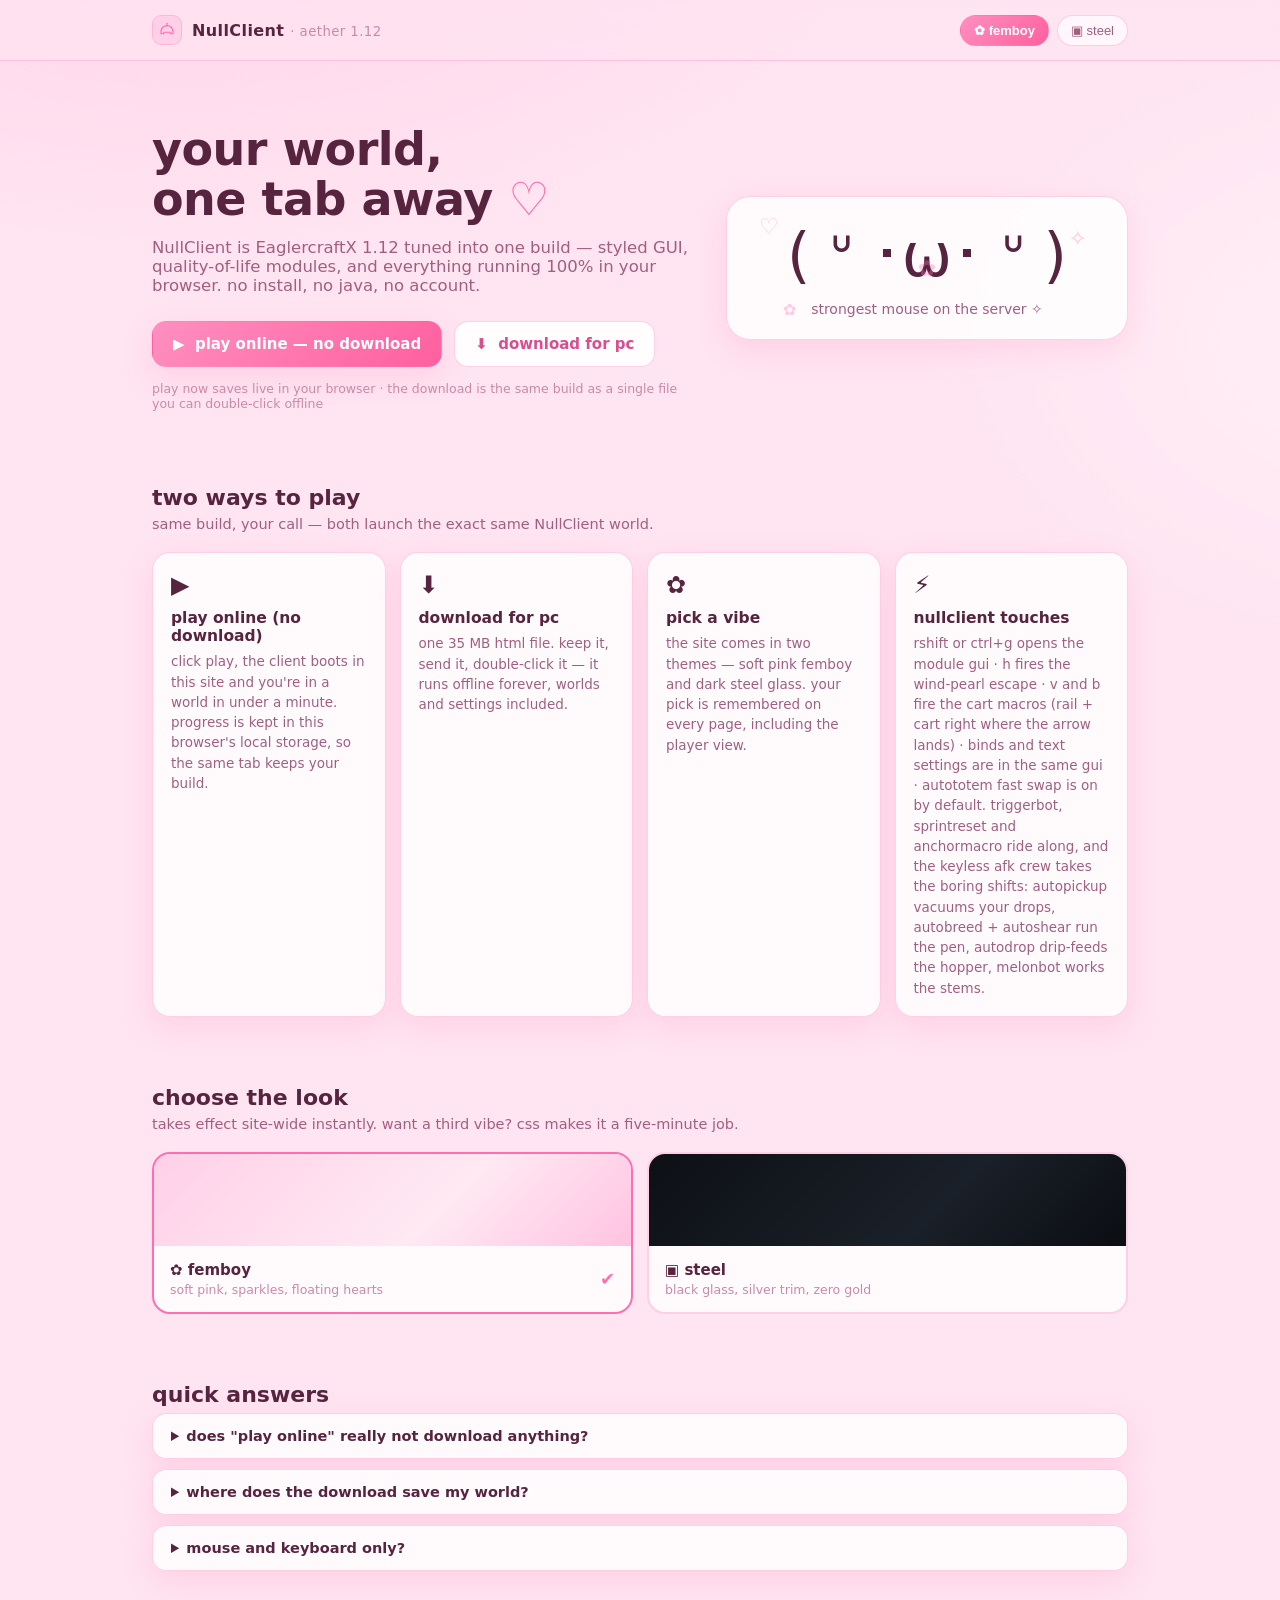
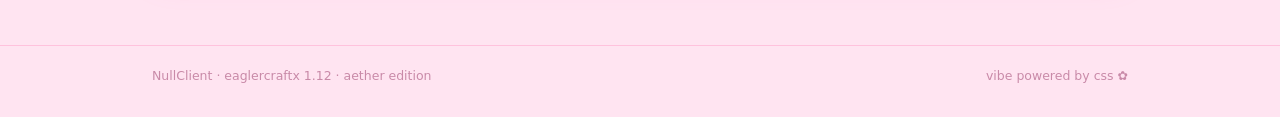
==== index.html @ 6cbe54d0 "build: ctrl+g gui opener + afk crew baked in" ====
<!DOCTYPE html>
<html lang="en" data-theme="femboy">
<head>
<meta charset="utf-8">
<meta name="viewport" content="width=device-width, initial-scale=1">
<title>NullClient — aether 1.12, in your browser</title>
<meta name="description" content="Play NullClient (EaglercraftX 1.12 · Aether edition) right in your browser — no download, no install — or take the offline build with you.">
<link rel="icon" href="data:image/svg+xml,%3Csvg xmlns='http://www.w3.org/2000/svg' viewBox='0 0 100 100'%3E%3Ctext y='1em' font-size='90'%3E%F0%9F%92%96%3C/text%3E%3C/svg%3E">
<link rel="stylesheet" href="css/themes.css">
<link rel="stylesheet" href="css/site.css">
<script src="js/theme.js" defer></script>
</head>
<body>

<header class="site-head">
	<div class="wrap">
		<div class="brand">
			<span class="mark">
				<!-- steel: helmet · femboy: heart -->
				<svg class="mark-helm" width="18" height="18" viewBox="0 0 24 24" fill="none" stroke="var(--accent)" stroke-width="1.6" stroke-linejoin="round">
					<path d="M4 14a8 8 0 0 1 16 0v3h-3.4l-.6-2H8l-.6 2H4z"/>
					<path d="M12 3v4" stroke-linecap="round"/>
				</svg>
			</span>
			<span>NullClient <small>· aether 1.12</small></span>
		</div>
		<nav class="theme-switch" aria-label="site theme">
			<button data-head-to="femboy">✿ femboy</button>
			<button data-head-to="steel">▣ steel</button>
		</nav>
	</div>
</header>

<main class="wrap">

	<!-- hero -->
	<section class="hero">
		<div>
			<h1>your world,<br>one tab away <span class="ache">♡</span></h1>
			<p class="lead">NullClient is EaglercraftX 1.12 tuned into one build — styled GUI, quality-of-life
				modules, and everything running 100% in your browser. no install, no java, no account.</p>
			<div class="cta">
				<a class="btn primary" href="play/">▶&nbsp; play online — no download</a>
				<a class="btn ghost" href="game/aether.html" download="NullClient_Offline.html">⬇&nbsp; download for pc</a>
			</div>
			<p class="fineprint">play now saves live in your browser · the download is the same build as a single file you can double-click offline</p>
		</div>
		<div class="mascot" aria-hidden="true">
			<span class="rune">✿</span><span class="rune">♡</span><span class="rune">✧</span><span class="rune">✿</span>
			<!-- drop assets/img/mascot.png and it takes over automatically -->
			<img class="mascot-img" src="assets/img/mascot.png" alt="" onerror="this.remove()">
			<div class="uwu">( ᐡ ･ω･ ᐡ )</div>
			<div class="uwu-cap">strongest mouse on the server ✧</div>
		</div>
	</section>

	<!-- ways to play -->
	<section class="block">
		<h2>two ways to play</h2>
		<p class="sub">same build, your call — both launch the exact same NullClient world.</p>
		<div class="grid">
			<div class="card">
				<div class="ico">▶</div>
				<h3>play online (no download)</h3>
				<p>click play, the client boots in this site and you're in a world in under a minute. progress is kept in
					this browser's local storage, so the same tab keeps your build.</p>
			</div>
			<div class="card">
				<div class="ico">⬇</div>
				<h3>download for pc</h3>
				<p>one 35&nbsp;MB html file. keep it, send it, double-click it — it runs offline forever, worlds and settings included.</p>
			</div>
			<div class="card">
				<div class="ico">✿</div>
				<h3>pick a vibe</h3>
				<p>the site comes in two themes — soft pink femboy and dark steel glass. your pick is remembered on
					every page, including the player view.</p>
			</div>
			<div class="card">
				<div class="ico">⚡</div>
				<h3>nullclient touches</h3>
				<p>rshift or ctrl+g opens the module gui · h fires the wind-pearl escape · v and b fire the cart macros (rail + cart right where the arrow lands) · binds and text settings are in the same gui · autototem fast swap is on by default.
					triggerbot, sprintreset and anchormacro ride along, and the keyless afk crew takes the boring shifts: autopickup vacuums your drops, autobreed + autoshear run the pen, autodrop drip-feeds the hopper, melonbot works the stems.</p>
			</div>
		</div>
	</section>

	<!-- theme picker -->
	<section class="block" id="themes">
		<h2>choose the look</h2>
		<p class="sub">takes effect site-wide instantly. want a third vibe? css makes it a five-minute job.</p>
		<div class="theme-cards">
			<button class="theme-card" data-head-to="femboy" aria-pressed="true">
				<div class="swatch"></div>
				<div class="info">
					<div><b>✿ femboy</b><br><span>soft pink, sparkles, floating hearts</span></div>
					<div class="tick">✔</div>
				</div>
			</button>
			<button class="theme-card" data-head-to="steel" aria-pressed="true">
				<div class="swatch"></div>
				<div class="info">
					<div><b>▣ steel</b><br><span>black glass, silver trim, zero gold</span></div>
					<div class="tick">✔</div>
				</div>
			</button>
		</div>
	</section>

	<!-- faq -->
	<section class="block faq">
		<h2>quick answers</h2>
		<details><summary>does "play online" really not download anything?</summary>
			<p>your browser pulls the client once and runs it — like any website. no installer, no java, nothing saved to disk
				without you asking. your world is in browser local storage, so play from the same browser and it's still there.</p></details>
		<details><summary>where does the download save my world?</summary>
			<p>inside the html file itself — the offline build writes saves into its own storage. copy the file anywhere and your
				world goes with it.</p></details>
		<details><summary>mouse and keyboard only?</summary>
			<p>yes — minecraft 1.12 needs pointer lock and real keys. desktop or laptop strongly advised.</p></details>
	</section>
</main>

<footer>
	<div class="wrap">
		<span>NullClient · eaglercraftx 1.12 · aether edition</span>
		<span>vibe powered by css <span class="ori">✿</span></span>
	</div>
</footer>

</body>
</html>
---- css/themes.css ----
/* NullClient launcher - theme palettes.
   Switch by setting data-theme on <html> (js/theme.js persists the choice). */

/* ---------- ✿ theme: femboy (cute pink) ✿ ---------- */
:root[data-theme="femboy"] {
	--bg: #ffe4f1;
	--bg-glow1: #ffd0e8;
	--bg-glow2: #fff0f7;
	--panel: rgba(255, 255, 255, 0.85);
	--panel-border: rgba(255, 143, 191, 0.4);
	--panel-shadow: 0 10px 30px rgba(255, 122, 178, 0.18);
	--text: #57243f;
	--text-dim: #a15f80;
	--text-faint: #c98aa8;
	--accent: #ff6fae;
	--accent-strong: #ff4f9a;
	--accent-soft: rgba(255, 111, 174, 0.14);
	--btn-primary-bg: linear-gradient(135deg, #ff8fc0, #ff5f9e);
	--btn-primary-text: #ffffff;
	--btn-ghost-bg: rgba(255, 255, 255, 0.9);
	--btn-ghost-text: #d94f8e;
	--chip-bg: rgba(255, 255, 255, 0.7);
	--rune: "✿";
}

/* ---------- ▣ theme: steel (dark glass, no gold) ---------- */
:root[data-theme="steel"] {
	--bg: #0b0d12;
	--bg-glow1: #151a22;
	--bg-glow2: #090a0e;
	--panel: rgba(255, 255, 255, 0.04);
	--panel-border: rgba(255, 255, 255, 0.1);
	--panel-shadow: 0 10px 30px rgba(0, 0, 0, 0.45);
	--text: #e8ecf4;
	--text-dim: #9aa3b4;
	--text-faint: #5f6675;
	--accent: #cbd3e1;
	--accent-strong: #eef2f9;
	--accent-soft: rgba(203, 211, 225, 0.09);
	--btn-primary-bg: linear-gradient(135deg, #eef2f9, #aab3c2);
	--btn-primary-text: #0c0e13;
	--btn-ghost-bg: rgba(255, 255, 255, 0.06);
	--btn-ghost-text: #dfe5ee;
	--chip-bg: rgba(255, 255, 255, 0.05);
	--rune: "▣";
}
---- css/site.css ----
/* NullClient launcher — shared layout on top of the theme palettes. */

* { margin: 0; padding: 0; box-sizing: border-box; }

html { scroll-behavior: smooth; }

body {
	font-family: "Segoe UI", system-ui, -apple-system, Roboto, sans-serif;
	background:
		radial-gradient(1200px 700px at 15% -10%, var(--bg-glow1), transparent 60%),
		radial-gradient(900px 600px at 110% 20%, var(--bg-glow2), transparent 55%),
		var(--bg);
	color: var(--text);
	min-height: 100vh;
}

.wrap { max-width: 1020px; margin: 0 auto; padding: 0 22px; }

a { color: var(--accent); }

/* ---------------- header ---------------- */
.site-head {
	position: sticky; top: 0; z-index: 20;
	background: color-mix(in srgb, var(--bg) 72%, transparent);
	backdrop-filter: blur(10px);
	border-bottom: 1px solid var(--panel-border);
}
.site-head .wrap {
	display: flex; align-items: center; justify-content: space-between;
	height: 60px;
}
.brand { display: flex; align-items: center; gap: 10px; font-weight: 700; letter-spacing: 0.4px; }
.brand .mark {
	width: 30px; height: 30px; border-radius: 9px;
	background: var(--accent-soft);
	display: grid; place-items: center;
	border: 1px solid var(--panel-border);
}
.brand small { color: var(--text-faint); font-weight: 500; }

/* theme buttons */
.theme-switch { display: flex; gap: 8px; }
.theme-switch button {
	border: 1px solid var(--panel-border);
	background: var(--chip-bg);
	color: var(--text-dim);
	padding: 7px 13px;
	border-radius: 999px;
	font-size: 13px;
	cursor: pointer;
	transition: all 0.18s ease;
}
.theme-switch button:hover { color: var(--text); border-color: var(--accent-soft); }
.theme-switch button.active {
	color: var(--btn-primary-text);
	background: var(--btn-primary-bg);
	border-color: transparent;
	font-weight: 600;
}

/* ---------------- hero ---------------- */
.hero { display: grid; grid-template-columns: 1.15fr 0.85fr; gap: 30px; align-items: center; padding: 64px 0 40px; }
.hero h1 { font-size: clamp(30px, 5vw, 46px); line-height: 1.08; letter-spacing: -0.5px; }
.hero h1 .ache { color: var(--accent); }
.hero p.lead { margin-top: 14px; color: var(--text-dim); font-size: 16.5px; max-width: 52ch; }
.cta { display: flex; flex-wrap: wrap; gap: 12px; margin-top: 26px; }
.btn {
	display: inline-flex; align-items: center; gap: 9px;
	padding: 13px 20px; border-radius: 14px;
	font-size: 15px; font-weight: 650; text-decoration: none;
	border: 1px solid transparent;
	transition: transform 0.15s ease, box-shadow 0.15s ease, filter 0.15s ease;
}
.btn:hover { transform: translateY(-2px); filter: brightness(1.04); }
.btn.primary { background: var(--btn-primary-bg); color: var(--btn-primary-text); box-shadow: var(--panel-shadow); }
.btn.ghost { background: var(--btn-ghost-bg); color: var(--btn-ghost-text); border-color: var(--panel-border); }
.fineprint { margin-top: 14px; color: var(--text-faint); font-size: 12.5px; }

/* mascot block */
.mascot {
	display: grid; place-items: center; text-align: center;
	padding: 22px;
	border-radius: 24px;
	background: var(--panel);
	border: 1px solid var(--panel-border);
	box-shadow: var(--panel-shadow);
	position: relative;
	overflow: hidden;
}
.mascot .mascot-img { width: 100%; max-width: 300px; border-radius: 18px; display: none; }
.mascot .uwu { font-size: clamp(40px, 6vw, 60px); line-height: 1.2; }
.mascot .uwu-cap { margin-top: 10px; color: var(--text-dim); font-size: 14px; }
.mascot .rune { position: absolute; color: var(--accent); opacity: 0.35; font-size: 22px; animation: float 4s ease-in-out infinite; }
.mascot .rune:nth-child(2) { top: 12%; left: 8%; }
.mascot .rune:nth-child(3) { top: 20%; right: 10%; animation-delay: 1.2s; }
.mascot .rune:nth-child(4) { bottom: 14%; left: 14%; animation-delay: 2.1s; font-size: 16px; }
.mascot .rune:nth-child(5) { bottom: 22%; right: 8%; animation-delay: 0.6s; font-size: 28px; }
@keyframes float { 0%, 100% { transform: translateY(0); } 50% { transform: translateY(-9px); } }

/* ---------------- sections ---------------- */
section.block { padding: 34px 0; }
section.block h2 { font-size: 22px; margin-bottom: 6px; }
section.block .sub { color: var(--text-dim); margin-bottom: 20px; font-size: 14.5px; }

.grid { display: grid; grid-template-columns: repeat(auto-fit, minmax(230px, 1fr)); gap: 14px; }
.card {
	background: var(--panel);
	border: 1px solid var(--panel-border);
	border-radius: 18px;
	padding: 18px;
	box-shadow: var(--panel-shadow);
}
.card .ico { font-size: 24px; }
.card h3 { margin-top: 10px; font-size: 15.5px; }
.card p { margin-top: 6px; color: var(--text-dim); font-size: 13.5px; line-height: 1.5; }

/* theme picker cards */
.theme-cards { display: grid; grid-template-columns: repeat(auto-fit, minmax(240px, 1fr)); gap: 14px; }
.theme-card {
	text-align: left; cursor: pointer;
	border-radius: 18px; border: 2px solid var(--panel-border);
	background: var(--panel); padding: 0; overflow: hidden;
	transition: transform 0.15s ease, border-color 0.15s ease;
	font: inherit; color: inherit;
}
.theme-card:hover { transform: translateY(-3px); }
.theme-card .swatch { height: 92px; }
.theme-card[data-head-to="femboy"] .swatch {
	background: linear-gradient(135deg, #ffd0e8, #ffe9f3 60%, #ffc3e2);
}
.theme-card[data-head-to="steel"] .swatch {
	background: linear-gradient(135deg, #0d1015, #1a2029 60%, #0b0d12);
}
.theme-card .info { padding: 14px 16px; display: flex; justify-content: space-between; align-items: center; }
.theme-card .info b { font-size: 15px; }
.theme-card .info span { color: var(--text-faint); font-size: 12.5px; margin-top: 3px; }
.theme-card.active { border-color: var(--accent); }
.theme-card .tick { color: var(--accent); opacity: 0; font-size: 18px; }
.theme-card.active .tick { opacity: 1; }

/* faq */
.faq details {
	background: var(--panel);
	border: 1px solid var(--panel-border);
	border-radius: 14px;
	padding: 14px 18px; margin-bottom: 10px;
	box-shadow: var(--panel-shadow);
}
.faq summary { cursor: pointer; font-weight: 600; font-size: 14.5px; }
.faq p { margin-top: 10px; color: var(--text-dim); font-size: 13.5px; line-height: 1.55; }

/* footer */
footer { border-top: 1px solid var(--panel-border); margin-top: 30px; padding: 22px 0 34px; }
footer .wrap { display: flex; justify-content: space-between; flex-wrap: wrap; gap: 8px; color: var(--text-faint); font-size: 12.5px; }

/* steel theme helmet is drawn as svg in markup; hide the uwu face there */
:root[data-theme="steel"] .uwu,
:root[data-theme="steel"] .uwu-cap { display: none; }
:root[data-theme="steel"] .rune { content: ""; }
:root[data-theme="steel"] .mascot { text-align: center; }

@media (max-width: 800px) {
	.hero { grid-template-columns: 1fr; padding-top: 40px; }
	.mascot { order: -1; }
}
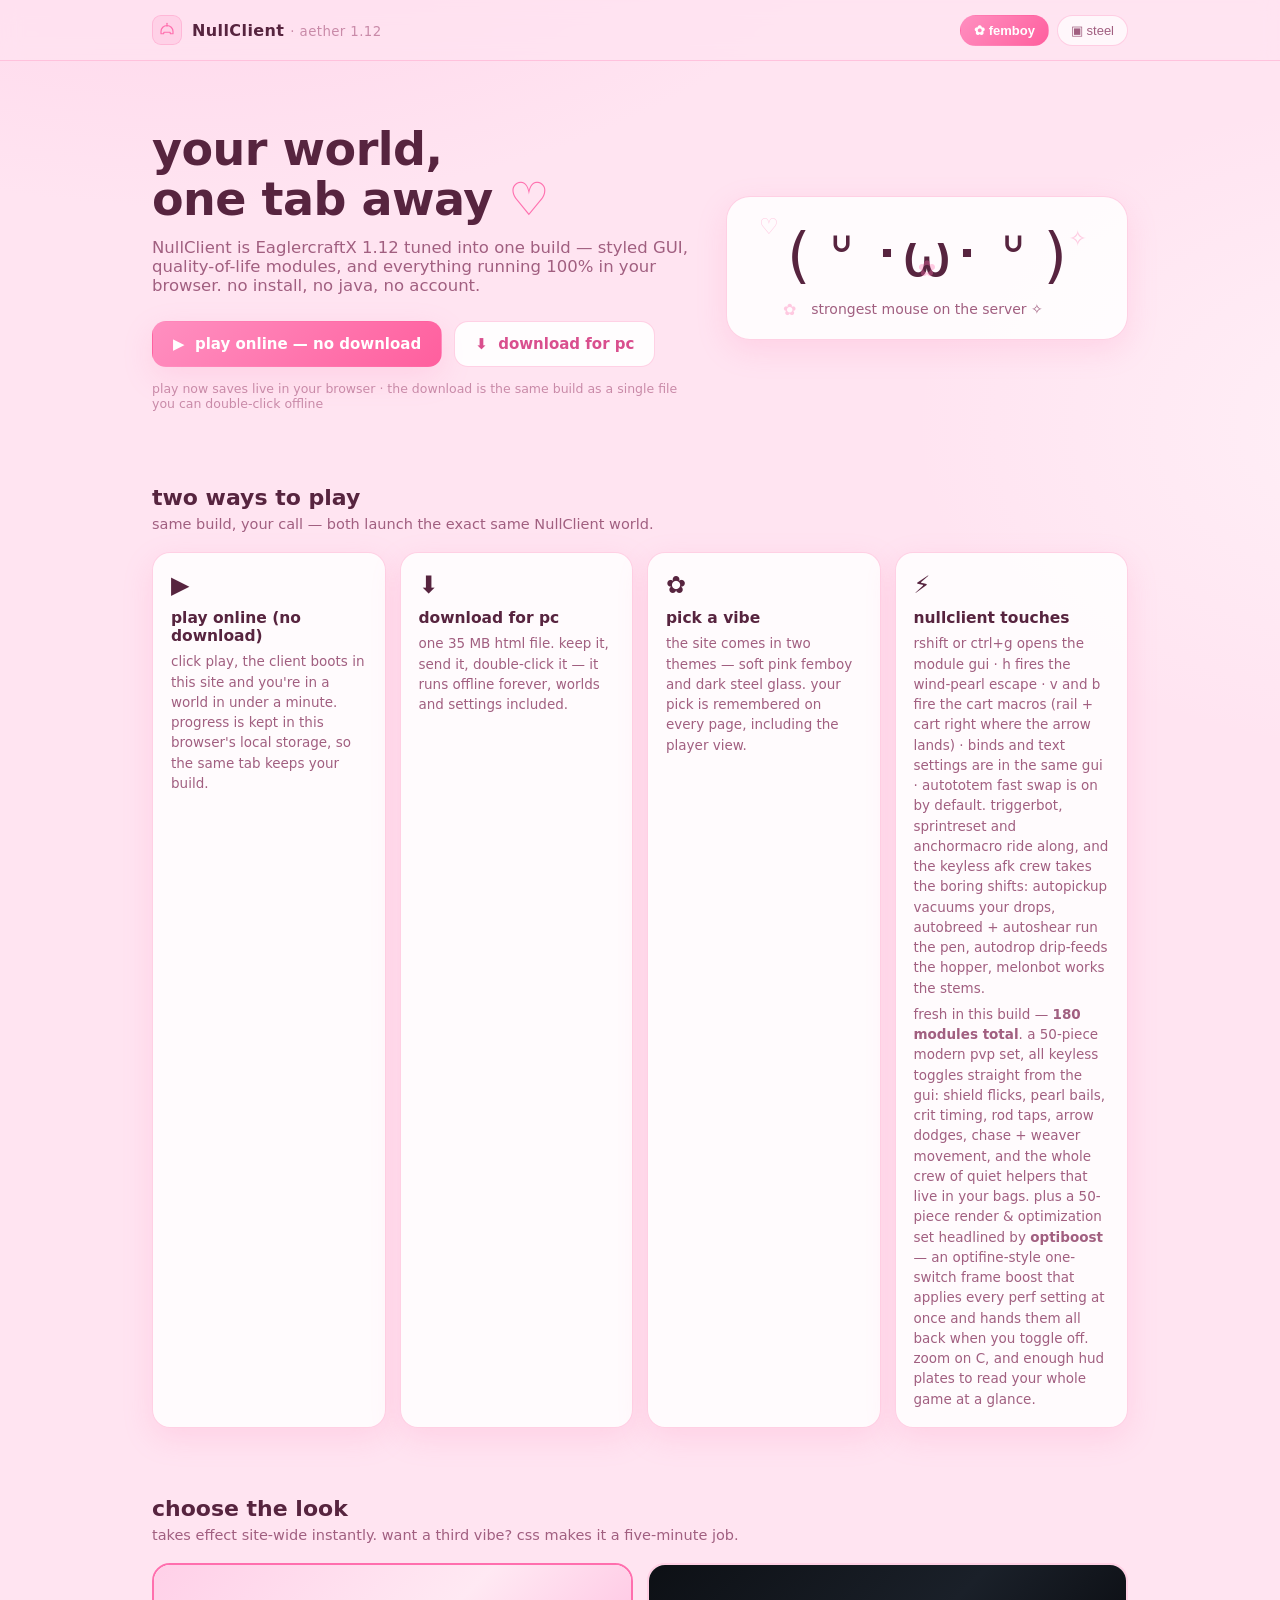
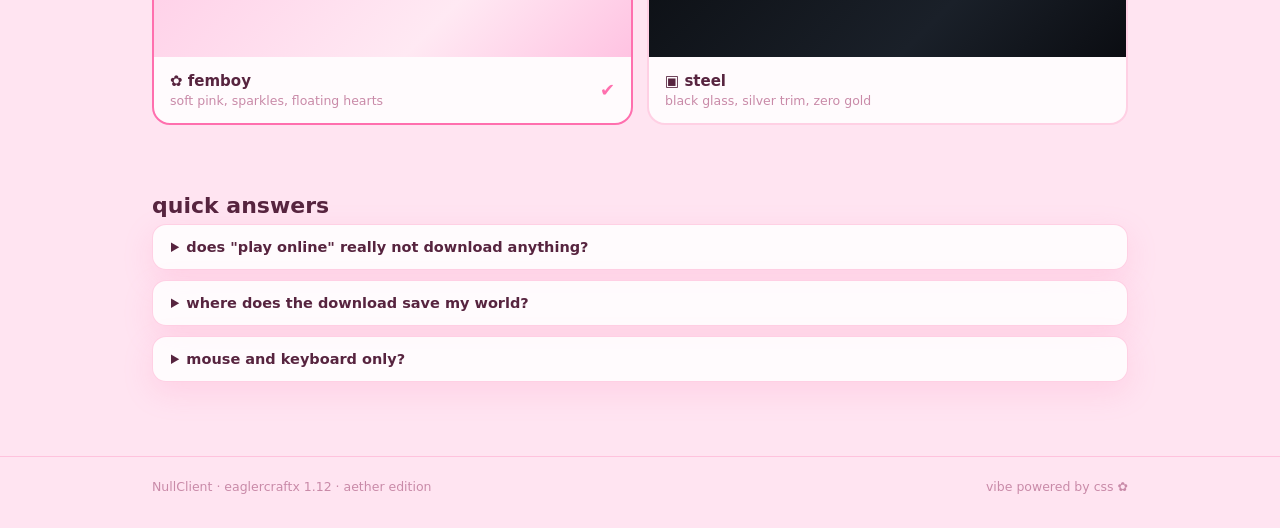
==== commit 5f05d9a3: "build: 100 new modules - 50 keyless pvp set + optiboost render and optimization set" ====
--- a/index.html
+++ b/index.html
@@ -81,6 +81,7 @@
 				<h3>nullclient touches</h3>
 				<p>rshift or ctrl+g opens the module gui · h fires the wind-pearl escape · v and b fire the cart macros (rail + cart right where the arrow lands) · binds and text settings are in the same gui · autototem fast swap is on by default.
 					triggerbot, sprintreset and anchormacro ride along, and the keyless afk crew takes the boring shifts: autopickup vacuums your drops, autobreed + autoshear run the pen, autodrop drip-feeds the hopper, melonbot works the stems.</p>
+				<p>fresh in this build — <b>180 modules total</b>. a 50-piece modern pvp set, all keyless toggles straight from the gui: shield flicks, pearl bails, crit timing, rod taps, arrow dodges, chase + weaver movement, and the whole crew of quiet helpers that live in your bags. plus a 50-piece render &amp; optimization set headlined by <b>optiboost</b> — an optifine-style one-switch frame boost that applies every perf setting at once and hands them all back when you toggle off. zoom on C, and enough hud plates to read your whole game at a glance.</p>
 			</div>
 		</div>
 	</section>
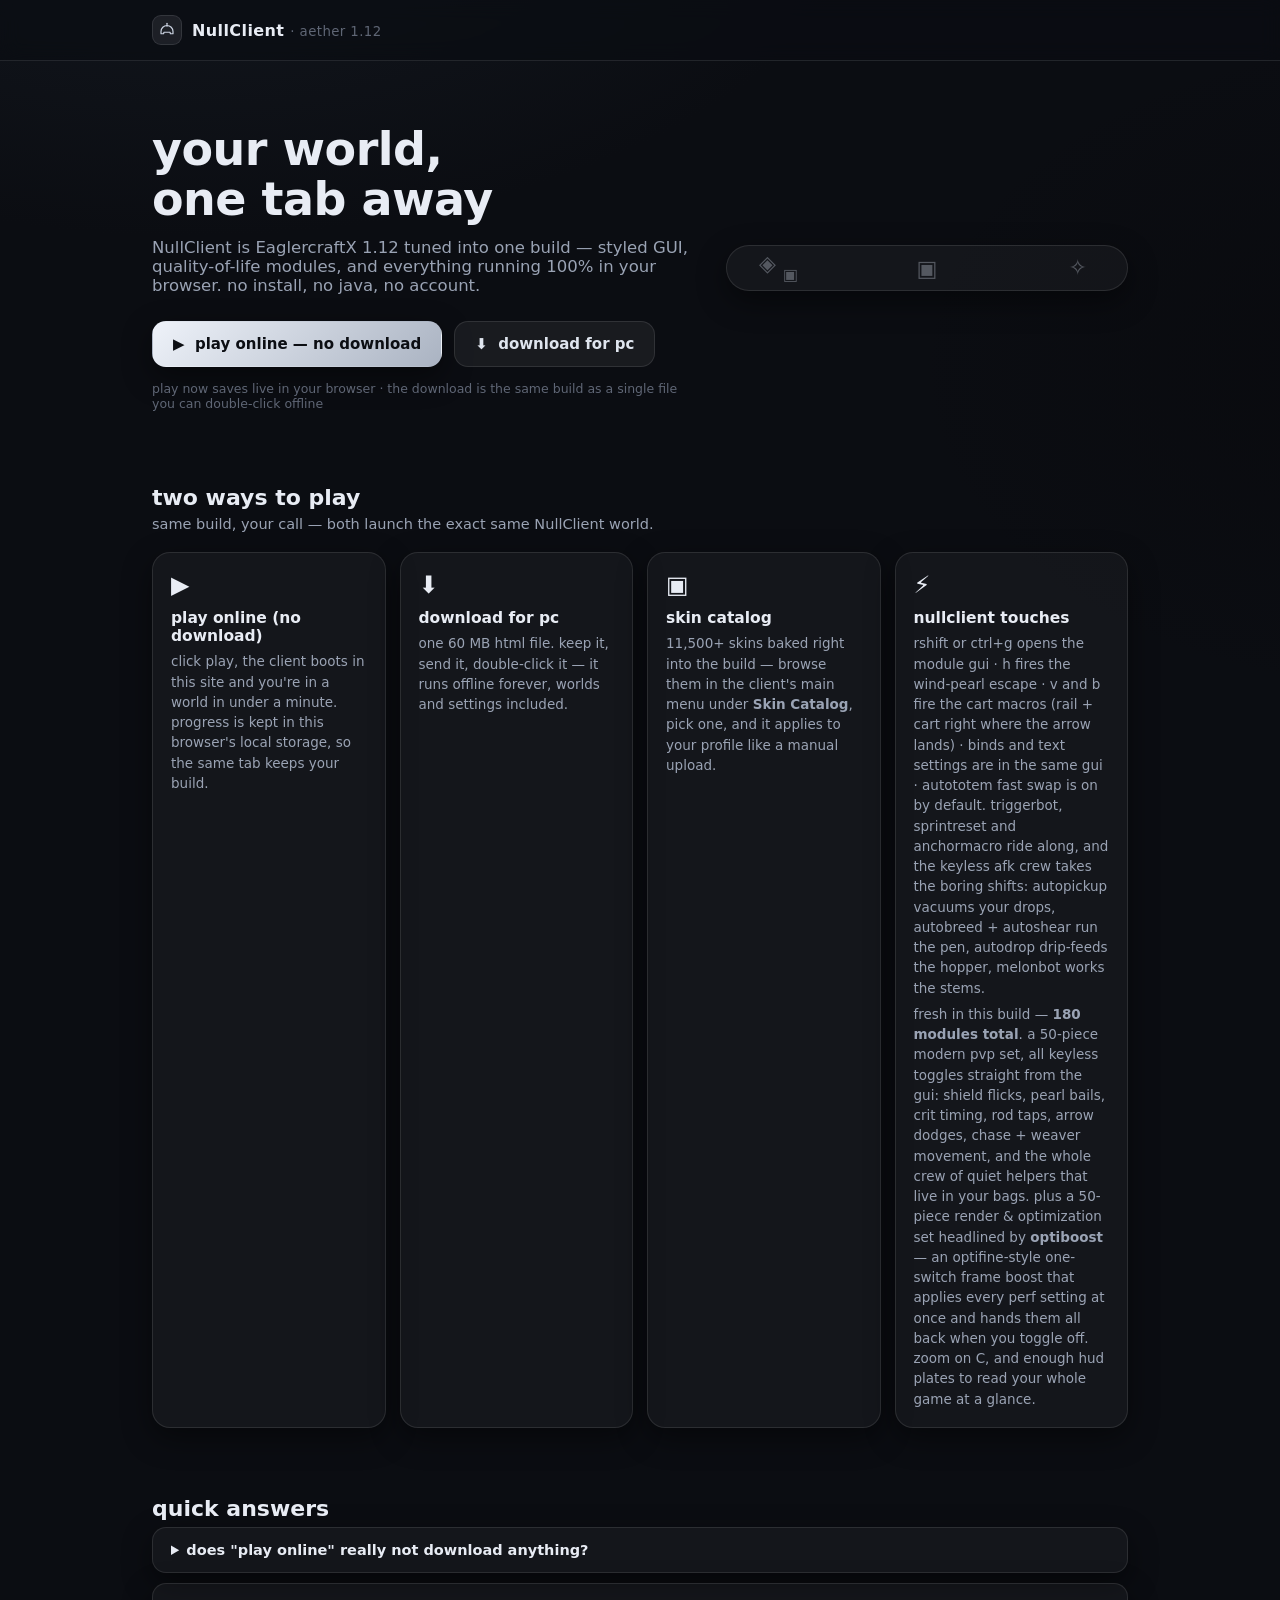
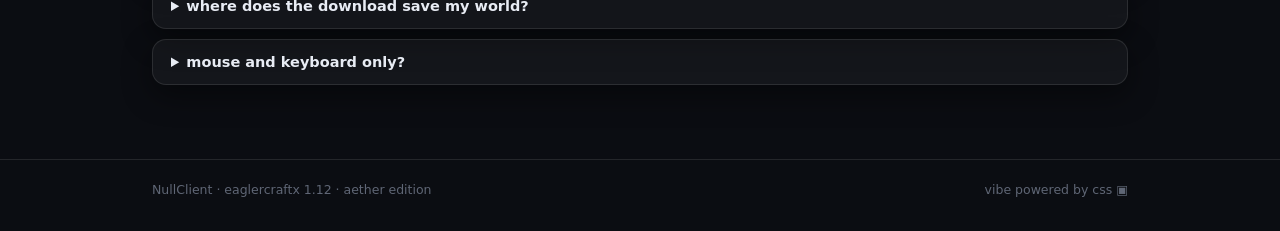
==== commit 5f2f9f70: "steel-only theme, release-backed offline download, fresh build: item mesher fix + vulcan-safe rotati" ====
--- a/index.html
+++ b/index.html
@@ -1,11 +1,11 @@
 <!DOCTYPE html>
-<html lang="en" data-theme="femboy">
+<html lang="en" data-theme="steel">
 <head>
 <meta charset="utf-8">
 <meta name="viewport" content="width=device-width, initial-scale=1">
 <title>NullClient — aether 1.12, in your browser</title>
 <meta name="description" content="Play NullClient (EaglercraftX 1.12 · Aether edition) right in your browser — no download, no install — or take the offline build with you.">
-<link rel="icon" href="data:image/svg+xml,%3Csvg xmlns='http://www.w3.org/2000/svg' viewBox='0 0 100 100'%3E%3Ctext y='1em' font-size='90'%3E%F0%9F%92%96%3C/text%3E%3C/svg%3E">
+<link rel="icon" href="data:image/svg+xml,%3Csvg xmlns='http://www.w3.org/2000/svg' viewBox='0 0 100 100'%3E%3Ctext y='1em' font-size='90'%3E%E2%96%A3%3C/text%3E%3C/svg%3E">
 <link rel="stylesheet" href="css/themes.css">
 <link rel="stylesheet" href="css/site.css">
 <script src="js/theme.js" defer></script>
@@ -16,7 +16,6 @@
 	<div class="wrap">
 		<div class="brand">
 			<span class="mark">
-				<!-- steel: helmet · femboy: heart -->
 				<svg class="mark-helm" width="18" height="18" viewBox="0 0 24 24" fill="none" stroke="var(--accent)" stroke-width="1.6" stroke-linejoin="round">
 					<path d="M4 14a8 8 0 0 1 16 0v3h-3.4l-.6-2H8l-.6 2H4z"/>
 					<path d="M12 3v4" stroke-linecap="round"/>
@@ -24,10 +23,6 @@
 			</span>
 			<span>NullClient <small>· aether 1.12</small></span>
 		</div>
-		<nav class="theme-switch" aria-label="site theme">
-			<button data-head-to="femboy">✿ femboy</button>
-			<button data-head-to="steel">▣ steel</button>
-		</nav>
 	</div>
 </header>
 
@@ -36,17 +31,17 @@
 	<!-- hero -->
 	<section class="hero">
 		<div>
-			<h1>your world,<br>one tab away <span class="ache">♡</span></h1>
+			<h1>your world,<br>one tab away</h1>
 			<p class="lead">NullClient is EaglercraftX 1.12 tuned into one build — styled GUI, quality-of-life
 				modules, and everything running 100% in your browser. no install, no java, no account.</p>
 			<div class="cta">
 				<a class="btn primary" href="play/">▶&nbsp; play online — no download</a>
-				<a class="btn ghost" href="game/aether.html" download="NullClient_Offline.html">⬇&nbsp; download for pc</a>
+				<a class="btn ghost" href="https://github.com/IShowrnf/IShowrnf.github.io/releases/download/offline-v11500/Aether_1.12.2_Offline.html">⬇&nbsp; download for pc</a>
 			</div>
 			<p class="fineprint">play now saves live in your browser · the download is the same build as a single file you can double-click offline</p>
 		</div>
 		<div class="mascot" aria-hidden="true">
-			<span class="rune">✿</span><span class="rune">♡</span><span class="rune">✧</span><span class="rune">✿</span>
+			<span class="rune">▣</span><span class="rune">◈</span><span class="rune">✧</span><span class="rune">▣</span>
 			<!-- drop assets/img/mascot.png and it takes over automatically -->
 			<img class="mascot-img" src="assets/img/mascot.png" alt="" onerror="this.remove()">
 			<div class="uwu">( ᐡ ･ω･ ᐡ )</div>
@@ -68,13 +63,13 @@
 			<div class="card">
 				<div class="ico">⬇</div>
 				<h3>download for pc</h3>
-				<p>one 35&nbsp;MB html file. keep it, send it, double-click it — it runs offline forever, worlds and settings included.</p>
+				<p>one 60&nbsp;MB html file. keep it, send it, double-click it — it runs offline forever, worlds and settings included.</p>
 			</div>
 			<div class="card">
-				<div class="ico">✿</div>
-				<h3>pick a vibe</h3>
-				<p>the site comes in two themes — soft pink femboy and dark steel glass. your pick is remembered on
-					every page, including the player view.</p>
+				<div class="ico">▣</div>
+				<h3>skin catalog</h3>
+				<p>11,500+ skins baked right into the build — browse them in the client's main menu under <b>Skin
+					Catalog</b>, pick one, and it applies to your profile like a manual upload.</p>
 			</div>
 			<div class="card">
 				<div class="ico">⚡</div>
@@ -83,28 +78,6 @@
 					triggerbot, sprintreset and anchormacro ride along, and the keyless afk crew takes the boring shifts: autopickup vacuums your drops, autobreed + autoshear run the pen, autodrop drip-feeds the hopper, melonbot works the stems.</p>
 				<p>fresh in this build — <b>180 modules total</b>. a 50-piece modern pvp set, all keyless toggles straight from the gui: shield flicks, pearl bails, crit timing, rod taps, arrow dodges, chase + weaver movement, and the whole crew of quiet helpers that live in your bags. plus a 50-piece render &amp; optimization set headlined by <b>optiboost</b> — an optifine-style one-switch frame boost that applies every perf setting at once and hands them all back when you toggle off. zoom on C, and enough hud plates to read your whole game at a glance.</p>
 			</div>
-		</div>
-	</section>
-
-	<!-- theme picker -->
-	<section class="block" id="themes">
-		<h2>choose the look</h2>
-		<p class="sub">takes effect site-wide instantly. want a third vibe? css makes it a five-minute job.</p>
-		<div class="theme-cards">
-			<button class="theme-card" data-head-to="femboy" aria-pressed="true">
-				<div class="swatch"></div>
-				<div class="info">
-					<div><b>✿ femboy</b><br><span>soft pink, sparkles, floating hearts</span></div>
-					<div class="tick">✔</div>
-				</div>
-			</button>
-			<button class="theme-card" data-head-to="steel" aria-pressed="true">
-				<div class="swatch"></div>
-				<div class="info">
-					<div><b>▣ steel</b><br><span>black glass, silver trim, zero gold</span></div>
-					<div class="tick">✔</div>
-				</div>
-			</button>
 		</div>
 	</section>
 
@@ -125,7 +98,7 @@
 <footer>
 	<div class="wrap">
 		<span>NullClient · eaglercraftx 1.12 · aether edition</span>
-		<span>vibe powered by css <span class="ori">✿</span></span>
+		<span>vibe powered by css <span class="ori">▣</span></span>
 	</div>
 </footer>
 
--- a/css/themes.css
+++ b/css/themes.css
@@ -1,27 +1,5 @@
-/* NullClient launcher - theme palettes.
-   Switch by setting data-theme on <html> (js/theme.js persists the choice). */
-
-/* ---------- ✿ theme: femboy (cute pink) ✿ ---------- */
-:root[data-theme="femboy"] {
-	--bg: #ffe4f1;
-	--bg-glow1: #ffd0e8;
-	--bg-glow2: #fff0f7;
-	--panel: rgba(255, 255, 255, 0.85);
-	--panel-border: rgba(255, 143, 191, 0.4);
-	--panel-shadow: 0 10px 30px rgba(255, 122, 178, 0.18);
-	--text: #57243f;
-	--text-dim: #a15f80;
-	--text-faint: #c98aa8;
-	--accent: #ff6fae;
-	--accent-strong: #ff4f9a;
-	--accent-soft: rgba(255, 111, 174, 0.14);
-	--btn-primary-bg: linear-gradient(135deg, #ff8fc0, #ff5f9e);
-	--btn-primary-text: #ffffff;
-	--btn-ghost-bg: rgba(255, 255, 255, 0.9);
-	--btn-ghost-text: #d94f8e;
-	--chip-bg: rgba(255, 255, 255, 0.7);
-	--rune: "✿";
-}
+/* NullClient launcher - theme palette.
+   Set on <html> as data-theme="steel" (js/theme.js keeps any legacy key pointing here). */
 
 /* ---------- ▣ theme: steel (dark glass, no gold) ---------- */
 :root[data-theme="steel"] {
--- a/css/site.css
+++ b/css/site.css
@@ -125,9 +125,6 @@
 }
 .theme-card:hover { transform: translateY(-3px); }
 .theme-card .swatch { height: 92px; }
-.theme-card[data-head-to="femboy"] .swatch {
-	background: linear-gradient(135deg, #ffd0e8, #ffe9f3 60%, #ffc3e2);
-}
 .theme-card[data-head-to="steel"] .swatch {
 	background: linear-gradient(135deg, #0d1015, #1a2029 60%, #0b0d12);
 }
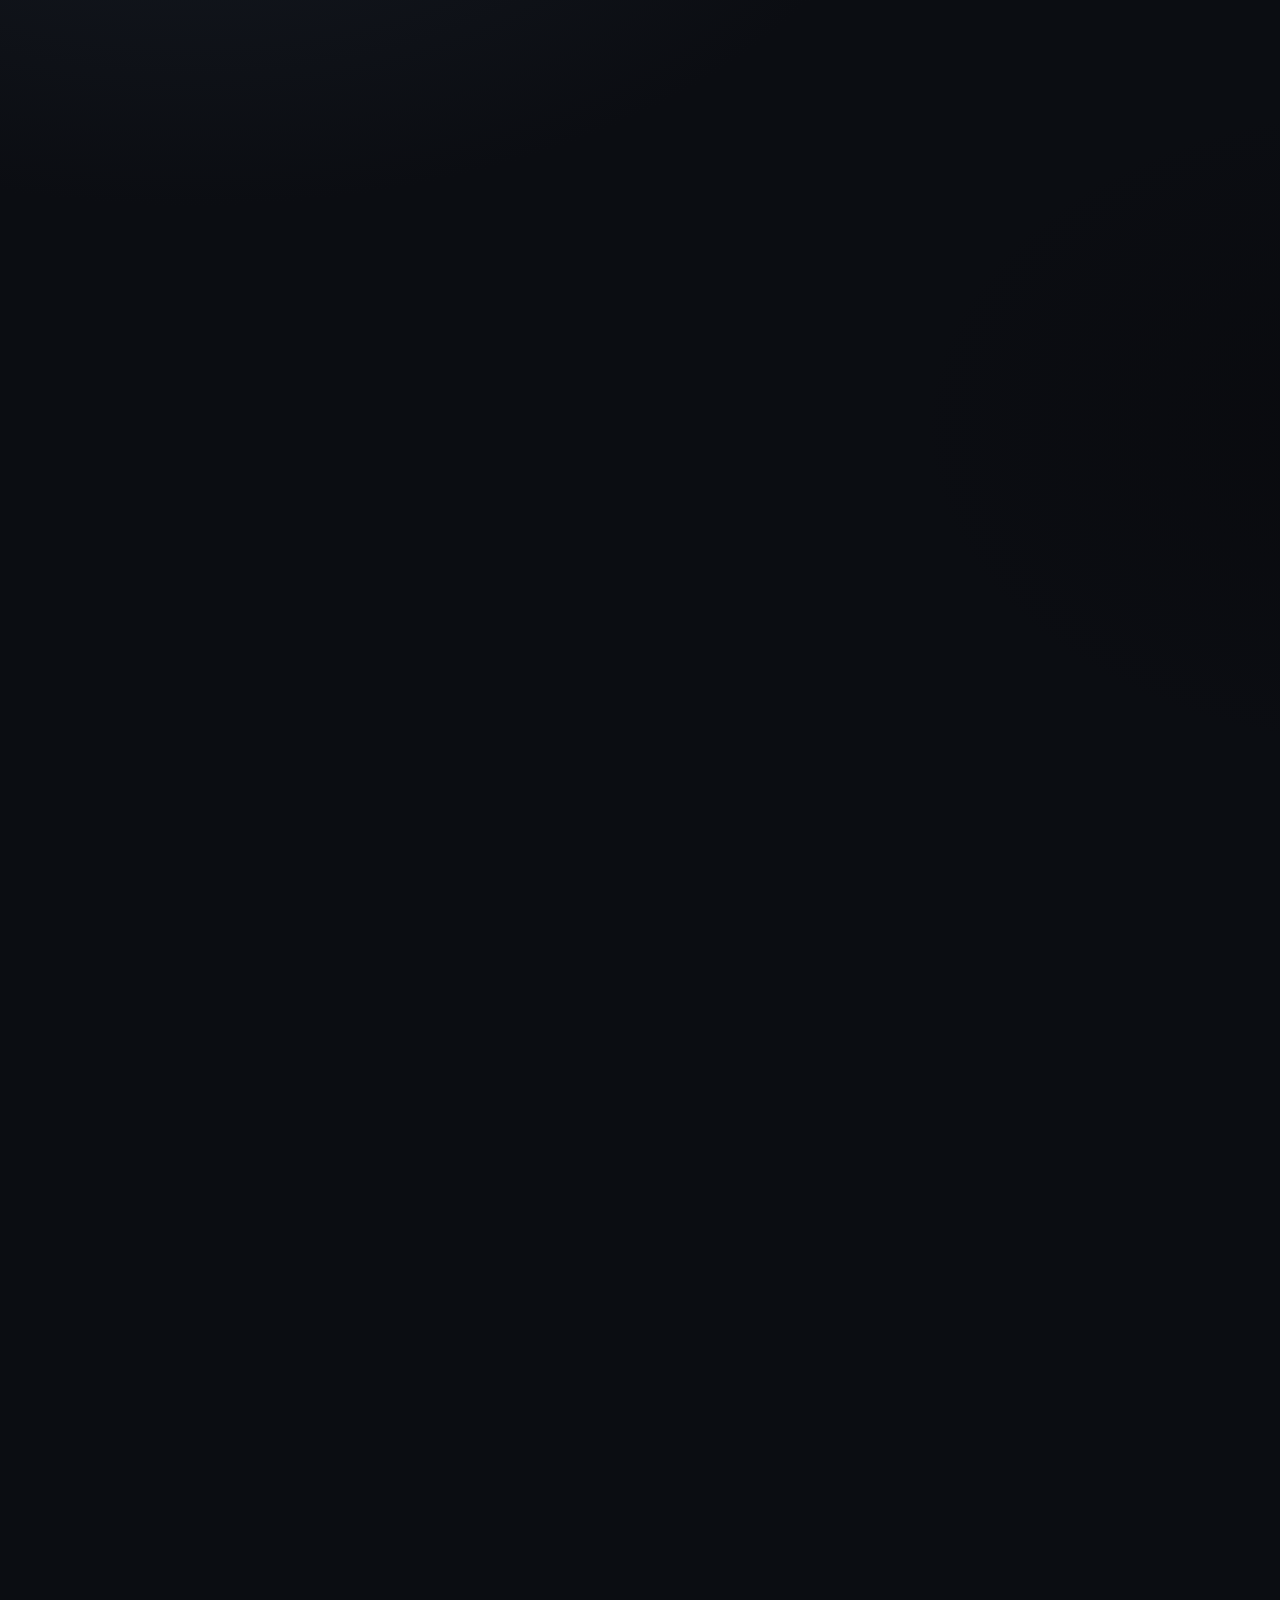
==== commit 1014aec1: "paced autocrafter + inventory 2x2, pause-menu edit profile, play-page keyboard focus fix, 15 site po" ====
--- a/index.html
+++ b/index.html
@@ -8,9 +8,13 @@
 <link rel="icon" href="data:image/svg+xml,%3Csvg xmlns='http://www.w3.org/2000/svg' viewBox='0 0 100 100'%3E%3Ctext y='1em' font-size='90'%3E%E2%96%A3%3C/text%3E%3C/svg%3E">
 <link rel="stylesheet" href="css/themes.css">
 <link rel="stylesheet" href="css/site.css">
+<link rel="stylesheet" href="css/effects.css">
 <script src="js/theme.js" defer></script>
+<script>document.documentElement.className += " xc-boot"; setTimeout(function () { document.documentElement.className = document.documentElement.className.replace(" xc-boot", ""); }, 1600);</script>
 </head>
 <body>
+
+<div class="xc-preloader" aria-hidden="true"><div class="xc-pre-mark">▣</div></div>
 
 <header class="site-head">
 	<div class="wrap">
@@ -49,6 +53,14 @@
 		</div>
 	</section>
 
+	<!-- 9 · feature ticker -->
+	<div class="xc-ticker" aria-hidden="true">
+		<div class="xc-ticker-row">
+			<span>AutoTotem</span><i>▣</i><span>OptiBoost</span><i>▣</i><span>AutoMace</span><i>▣</i><span>AnchorMacro</span><i>▣</i><span>Triggerbot</span><i>▣</i><span>WindPearl</span><i>▣</i><span>Skin Catalog</span><i>▣</i><span>AutoBreach</span><i>▣</i><span>PearlCatch</span><i>▣</i><span>BowCart</span><i>▣</i><span>MelonBot</span><i>▣</i><span>AutoPickup</span><i>▣</i><span>AutoBreed</span><i>▣</i><span>AutoShear</span><i>▣</i><span>AutoDrop</span><i>▣</i>
+			<span>AutoTotem</span><i>▣</i><span>OptiBoost</span><i>▣</i><span>AutoMace</span><i>▣</i><span>AnchorMacro</span><i>▣</i><span>Triggerbot</span><i>▣</i><span>WindPearl</span><i>▣</i><span>Skin Catalog</span><i>▣</i><span>AutoBreach</span><i>▣</i><span>PearlCatch</span><i>▣</i><span>BowCart</span><i>▣</i><span>MelonBot</span><i>▣</i><span>AutoPickup</span><i>▣</i><span>AutoBreed</span><i>▣</i><span>AutoShear</span><i>▣</i><span>AutoDrop</span><i>▣</i>
+		</div>
+	</div>
+
 	<!-- ways to play -->
 	<section class="block">
 		<h2>two ways to play</h2>
@@ -81,6 +93,17 @@
 		</div>
 	</section>
 
+	<!-- 4 · stats strip -->
+	<section class="block">
+		<h2>by the numbers</h2>
+		<div class="xc-stats">
+			<div class="stat"><b data-count="11500" data-suffix="+">0</b><span>skins in the catalog</span></div>
+			<div class="stat"><b data-count="180">0</b><span>modules in the gui</span></div>
+			<div class="stat"><b data-count="100" data-suffix="%">0</b><span>runs in your browser</span></div>
+			<div class="stat"><b>0</b><span>installs, ever</span></div>
+		</div>
+	</section>
+
 	<!-- faq -->
 	<section class="block faq">
 		<h2>quick answers</h2>
@@ -102,5 +125,7 @@
 	</div>
 </footer>
 
+<script src="js/effects.js" defer></script>
+
 </body>
 </html>
--- a/css/effects.css
+++ b/css/effects.css
@@ -0,0 +1,244 @@
+/* NullClient premium polish — steel-grade motion layer.
+   1 progress bar · 2 preloader · 3 reveal · 4 counters · 5 tilt · 6 spotlight
+   7 magnetic · 8 ripple · 9 ticker · 10 back-to-top · 11 smooth anchors
+   12 faq ease · 13 scrollbar · 14 glow sweep · 15 hardcore easter egg */
+
+/* ---------- 2 · preloader ---------- */
+.xc-preloader {
+	position: fixed;
+	inset: 0;
+	z-index: 999;
+	display: flex;
+	align-items: center;
+	justify-content: center;
+	background: var(--bg);
+	opacity: 1;
+	transition: opacity 0.45s ease, visibility 0.45s ease;
+}
+:root.xc-boot .xc-preloader { opacity: 1; visibility: visible; }
+:root.xc-boot body { opacity: 0; }
+.xc-preloader.xc-gone { opacity: 0; visibility: hidden; pointer-events: none; }
+.xc-pre-mark {
+	font-size: 44px;
+	color: var(--accent);
+	animation: xc-pulse 1.1s ease-in-out infinite;
+}
+@keyframes xc-pulse {
+	0%, 100% { opacity: 0.35; transform: scale(0.94); }
+	50% { opacity: 1; transform: scale(1.04); }
+}
+
+/* ---------- 1 · scroll progress ---------- */
+.xc-progress {
+	position: fixed;
+	top: 0;
+	left: 0;
+	height: 3px;
+	width: 0;
+	z-index: 998;
+	background: linear-gradient(90deg, var(--accent-soft), var(--accent), var(--accent-strong));
+	box-shadow: 0 0 12px var(--accent-soft);
+	border-radius: 0 3px 3px 0;
+	transition: width 0.08s linear;
+}
+
+/* ---------- 3 · reveal ---------- */
+.xc-reveal {
+	opacity: 0;
+	transform: translateY(18px);
+	transition: opacity 0.6s ease, transform 0.6s cubic-bezier(0.2, 0.7, 0.2, 1);
+	will-change: opacity, transform;
+}
+.xc-reveal.xc-in { opacity: 1; transform: none; }
+
+/* ---------- 4 · stats strip ---------- */
+.xc-stats {
+	display: grid;
+	grid-template-columns: repeat(auto-fit, minmax(180px, 1fr));
+	gap: 14px;
+}
+.xc-stats .stat {
+	background: var(--panel);
+	border: 1px solid var(--panel-border);
+	border-radius: 18px;
+	box-shadow: var(--panel-shadow);
+	padding: 26px 20px;
+	text-align: center;
+	transition: border-color 0.2s ease, transform 0.2s ease;
+}
+.xc-stats .stat:hover { border-color: var(--accent); transform: translateY(-3px); }
+.xc-stats .stat b {
+	display: block;
+	font-size: clamp(28px, 4vw, 42px);
+	color: var(--accent-strong);
+	letter-spacing: -0.02em;
+	font-variant-numeric: tabular-nums;
+}
+.xc-stats .stat span { color: var(--text-dim); font-size: 13.5px; }
+
+/* ---------- 5 · tilt groundwork (JS drives transform) ---------- */
+.card { transform-style: preserve-3d; transition: transform 0.18s ease; }
+
+/* ---------- 6 · hero spotlight ---------- */
+.hero.xc-spot { position: relative; overflow: hidden; }
+.hero.xc-spot::before {
+	content: "";
+	position: absolute;
+	inset: 0;
+	pointer-events: none;
+	background: radial-gradient(560px circle at var(--mx, 50%) var(--my, 40%), var(--accent-soft), transparent 65%);
+	opacity: 0.9;
+	transition: opacity 0.4s ease;
+}
+.hero.xc-spot .mascot { position: relative; }
+.hero.xc-spot > div { position: relative; }
+
+/* ---------- 7 · magnetic groundwork (JS drives transform) ---------- */
+.btn, .brand { transition: transform 0.18s ease; }
+
+/* ---------- 8 · ripple ---------- */
+.btn, .tbtn { position: relative; overflow: hidden; }
+.xc-ripple {
+	position: absolute;
+	width: 12px;
+	height: 12px;
+	border-radius: 50%;
+	background: currentColor;
+	opacity: 0.25;
+	transform: translate(-50%, -50%) scale(1);
+	animation: xc-ripple 0.55s ease-out forwards;
+	pointer-events: none;
+}
+@keyframes xc-ripple {
+	to { transform: translate(-50%, -50%) scale(26); opacity: 0; }
+}
+
+/* ---------- 9 · feature ticker ---------- */
+.xc-ticker {
+	border-block: 1px solid var(--panel-border);
+	background: var(--chip-bg);
+	overflow: hidden;
+	margin: 34px 0 8px;
+}
+.xc-ticker-row {
+	display: inline-flex;
+	align-items: center;
+	gap: 26px;
+	padding: 11px 0;
+	white-space: nowrap;
+	animation: xc-ticker 36s linear infinite;
+}
+.xc-ticker:hover .xc-ticker-row { animation-play-state: paused; }
+.xc-ticker-row span { color: var(--text-dim); font-size: 13px; font-weight: 600; letter-spacing: 0.04em; }
+.xc-ticker-row i { color: var(--accent); font-style: normal; opacity: 0.6; }
+@keyframes xc-ticker {
+	to { transform: translateX(-50%); }
+}
+
+/* ---------- 10 · back to top ---------- */
+.xc-top {
+	position: fixed;
+	right: 18px;
+	bottom: 18px;
+	z-index: 997;
+	width: 44px;
+	height: 44px;
+	border-radius: 14px;
+	border: 1px solid var(--panel-border);
+	background: var(--panel);
+	color: var(--text);
+	font-size: 15px;
+	cursor: pointer;
+	opacity: 0;
+	visibility: hidden;
+	transform: translateY(10px);
+	transition: opacity 0.25s ease, transform 0.25s ease, visibility 0.25s;
+	box-shadow: var(--panel-shadow);
+}
+.xc-top.xc-show { opacity: 1; visibility: visible; transform: none; }
+.xc-top:hover { border-color: var(--accent); color: var(--accent-strong); }
+
+/* ---------- 11 · smooth anchors ---------- */
+@media (prefers-reduced-motion: no-preference) {
+	html { scroll-behavior: smooth; }
+}
+
+/* ---------- 12 · faq ease ---------- */
+.faq details { transition: border-color 0.2s ease; }
+.faq details summary { cursor: pointer; transition: color 0.2s ease; }
+.faq details summary:hover { color: var(--accent-strong); }
+.faq details p {
+	animation: xc-faq 0.35s ease both;
+}
+@keyframes xc-faq {
+	from { opacity: 0; transform: translateY(-6px); }
+}
+
+/* ---------- 13 · steel scrollbar ---------- */
+html { scrollbar-color: var(--accent-soft) transparent; }
+::-webkit-scrollbar { width: 11px; height: 11px; }
+::-webkit-scrollbar-track { background: transparent; }
+::-webkit-scrollbar-thumb {
+	background: linear-gradient(180deg, var(--accent-soft), var(--panel-border));
+	border-radius: 8px;
+	border: 3px solid transparent;
+	background-clip: padding-box;
+}
+::-webkit-scrollbar-thumb:hover { background: var(--accent-soft); background-clip: padding-box; }
+
+/* ---------- 14 · glow sweep on the primary CTA ---------- */
+.btn.primary {
+	background-size: 200% 100%;
+	background-position: 0% 0;
+	transition: filter 0.2s ease, transform 0.18s ease, background-position 0.9s ease;
+}
+.btn.primary:hover {
+	background-position: 100% 0;
+	filter: brightness(1.08) drop-shadow(0 0 14px var(--accent-soft));
+}
+
+/* ---------- 15 · hardcore easter egg ---------- */
+:root.xc-hardcore body::after {
+	content: "";
+	position: fixed;
+	inset: 0;
+	pointer-events: none;
+	z-index: 996;
+	background: repeating-linear-gradient(0deg, rgba(0, 0, 0, 0.16) 0 1px, transparent 1px 3px);
+	mix-blend-mode: multiply;
+}
+:root.xc-hardcore .card, :root.xc-hardcore .stat { border-color: var(--accent); }
+
+/* ---------- toast ---------- */
+.xc-toast {
+	position: fixed;
+	left: 50%;
+	bottom: 30px;
+	transform: translateX(-50%);
+	z-index: 999;
+	background: var(--panel);
+	border: 1px solid var(--accent);
+	color: var(--text);
+	padding: 11px 18px;
+	border-radius: 14px;
+	font-size: 13.5px;
+	font-weight: 600;
+	box-shadow: var(--panel-shadow), 0 0 22px var(--accent-soft);
+	animation: xc-toast-in 0.3s ease both;
+}
+.xc-toast-out { opacity: 0; transition: opacity 0.4s ease; }
+@keyframes xc-toast-in {
+	from { opacity: 0; transform: translateX(-50%) translateY(10px); }
+}
+
+/* ---------- stillness for reduced motion, safety for small screens ---------- */
+@media (prefers-reduced-motion: reduce) {
+	.xc-progress, .xc-top, .xc-toast { transition: none; }
+	.xc-ticker-row { animation: none; }
+	.xc-pre-mark { animation: none; }
+	.xc-reveal { opacity: 1; transform: none; transition: none; }
+	.faq details p { animation: none; }
+}
+@media (max-width: 720px) {
+	.xc-top { right: 12px; bottom: 12px; }
+}
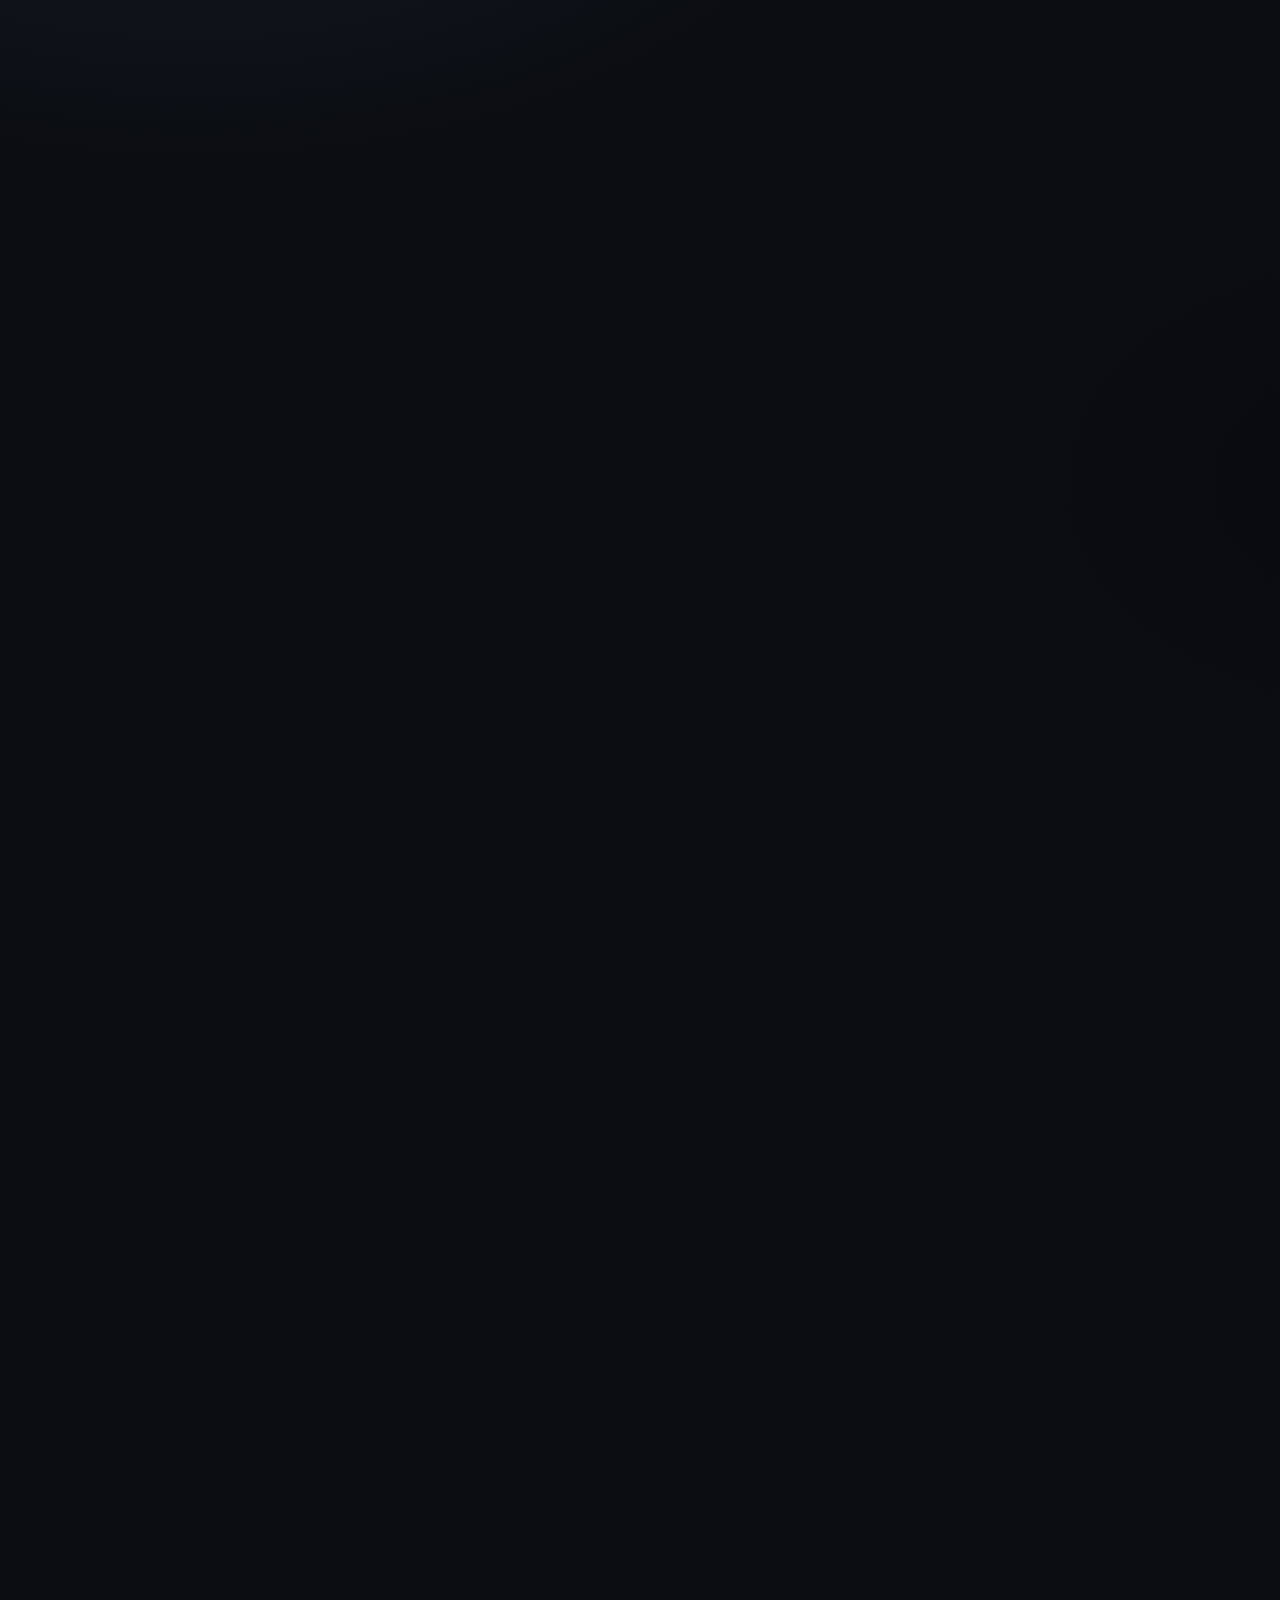
==== commit 76c00ee5: "site: two clients — legit + cheats play pages, two offline downloads, legitMode flag" ====
--- a/index.html
+++ b/index.html
@@ -63,19 +63,32 @@
 
 	<!-- ways to play -->
 	<section class="block">
-		<h2>two ways to play</h2>
-		<p class="sub">same build, your call — both launch the exact same NullClient world.</p>
+		<h2>two clients — legit &amp; cheats</h2>
+		<p class="sub">same Aether 1.12 build, your call — legit shows only utility modules, cheats unlocks the full ~180-module gui.</p>
 		<div class="grid">
 			<div class="card">
 				<div class="ico">▶</div>
-				<h3>play online (no download)</h3>
-				<p>click play, the client boots in this site and you're in a world in under a minute. progress is kept in
-					this browser's local storage, so the same tab keeps your build.</p>
+				<h3>play online — cheats</h3>
+				<p>full client: every module in the gui. click play, the client boots in this site and you're in a world in under a minute.</p>
+				<a class="btn primary" href="play/">▶&nbsp; open cheats client</a>
+			</div>
+			<div class="card">
+				<div class="ico">🛡️</div>
+				<h3>play online — legit</h3>
+				<p>utility modules only (auto eat, optiboost, huds, schematics, etc.). combat &amp; cheat modules are hidden.</p>
+				<a class="btn primary" href="play/legit/">▶&nbsp; open legit client</a>
 			</div>
 			<div class="card">
 				<div class="ico">⬇</div>
-				<h3>download for pc</h3>
-				<p>one 60&nbsp;MB html file. keep it, send it, double-click it — it runs offline forever, worlds and settings included.</p>
+				<h3>download for pc — cheats</h3>
+				<p>one 60&nbsp;MB html file. full client, runs offline forever, worlds and settings included.</p>
+				<a class="btn ghost" href="https://github.com/IShowrnf/IShowrnf.github.io/releases/download/offline-v11500/Aether_1.12.2_Offline.html">⬇&nbsp; cheats offline</a>
+			</div>
+			<div class="card">
+				<div class="ico">🛡️</div>
+				<h3>download for pc — legit</h3>
+				<p>one 60&nbsp;MB html file. utility modules only, runs offline forever.</p>
+				<a class="btn ghost" href="https://github.com/IShowrnf/IShowrnf.github.io/releases/download/offline-v11500/Aether_1.12.2_Offline_Legit.html">⬇&nbsp; legit offline</a>
 			</div>
 			<div class="card">
 				<div class="ico">▣</div>
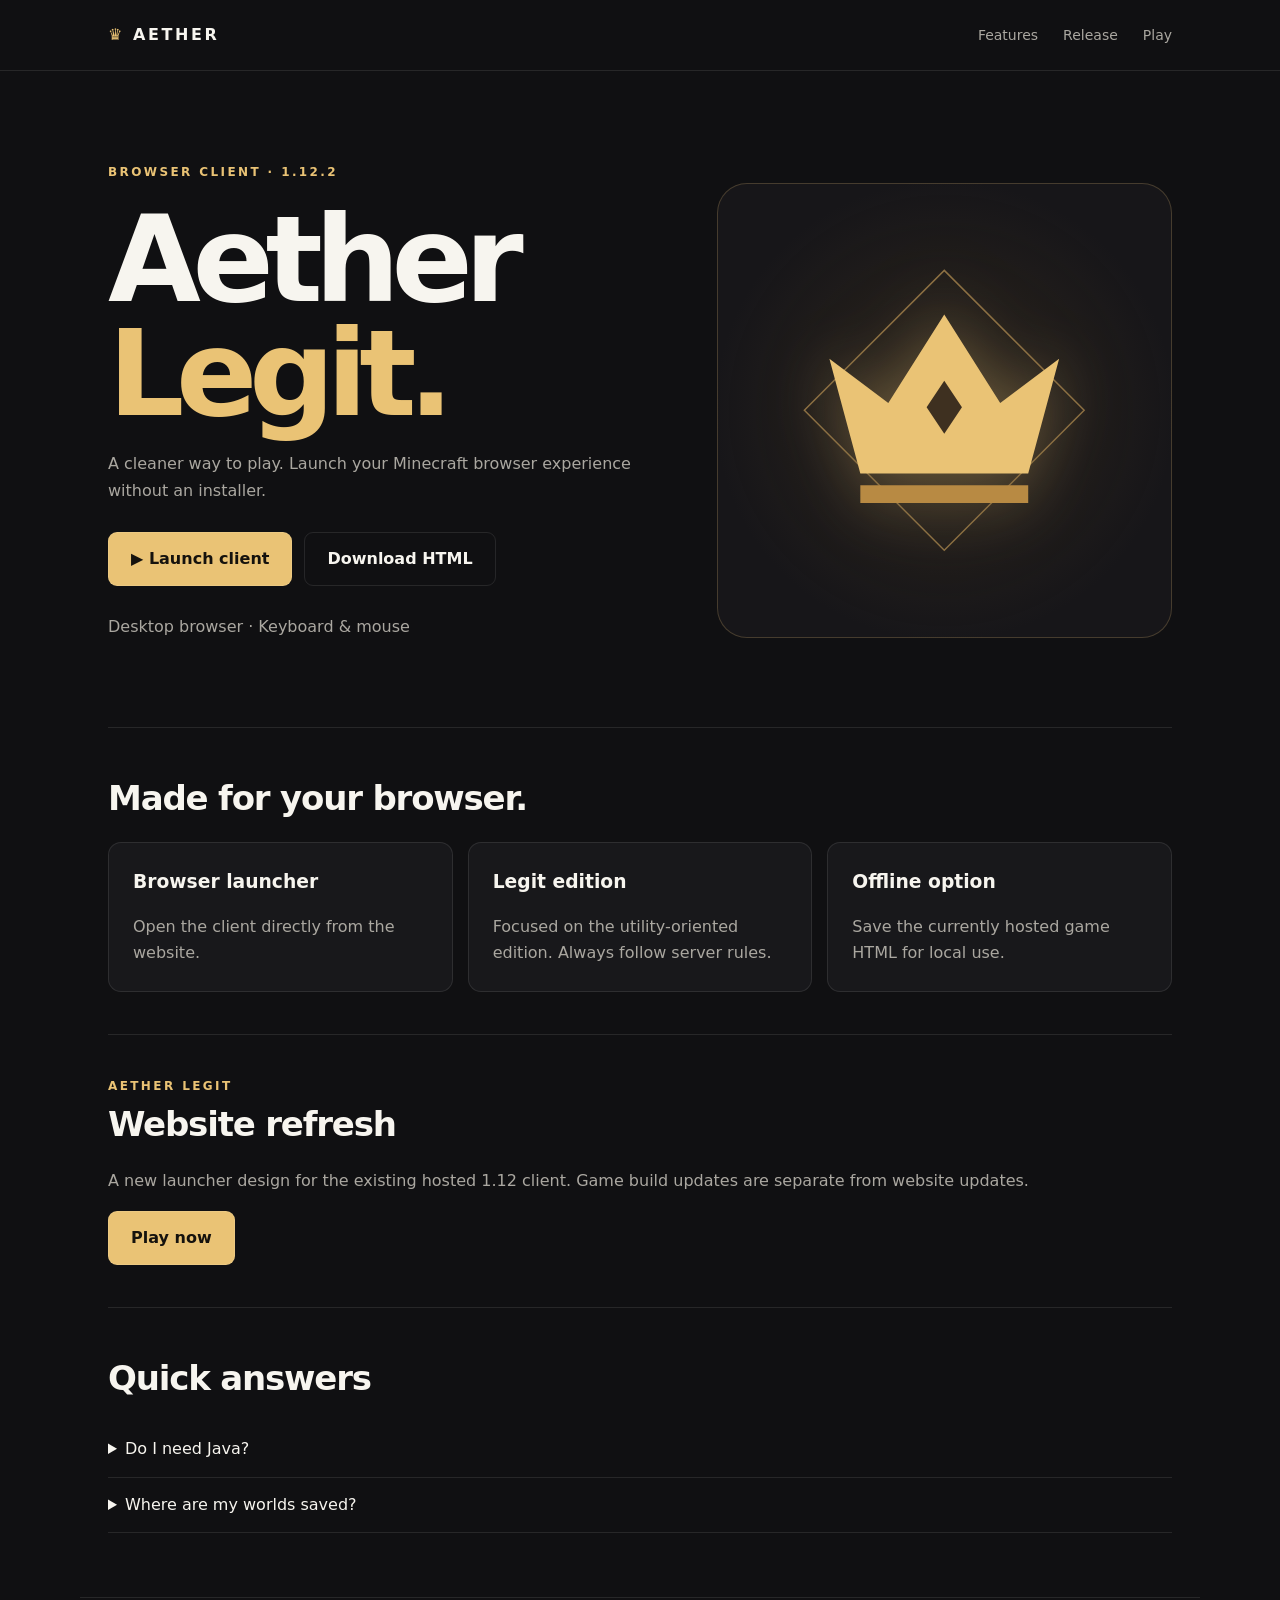
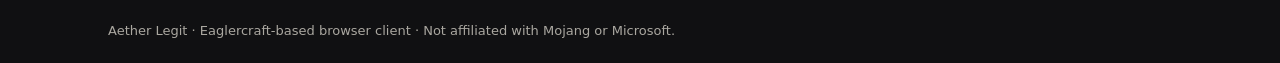
==== commit cf1fef34: "Rebuild Aether Legit homepage in black and gold" ====
--- a/index.html
+++ b/index.html
@@ -1,144 +1,4 @@
-<!DOCTYPE html>
-<html lang="en" data-theme="steel">
-<head>
-<meta charset="utf-8">
-<meta name="viewport" content="width=device-width, initial-scale=1">
-<title>NullClient — aether 1.12, in your browser</title>
-<meta name="description" content="Play NullClient (EaglercraftX 1.12 · Aether edition) right in your browser — no download, no install — or take the offline build with you.">
-<link rel="icon" href="data:image/svg+xml,%3Csvg xmlns='http://www.w3.org/2000/svg' viewBox='0 0 100 100'%3E%3Ctext y='1em' font-size='90'%3E%E2%96%A3%3C/text%3E%3C/svg%3E">
-<link rel="stylesheet" href="css/themes.css">
-<link rel="stylesheet" href="css/site.css">
-<link rel="stylesheet" href="css/effects.css">
-<script src="js/theme.js" defer></script>
-<script>document.documentElement.className += " xc-boot"; setTimeout(function () { document.documentElement.className = document.documentElement.className.replace(" xc-boot", ""); }, 1600);</script>
-</head>
-<body>
-
-<div class="xc-preloader" aria-hidden="true"><div class="xc-pre-mark">▣</div></div>
-
-<header class="site-head">
-	<div class="wrap">
-		<div class="brand">
-			<span class="mark">
-				<svg class="mark-helm" width="18" height="18" viewBox="0 0 24 24" fill="none" stroke="var(--accent)" stroke-width="1.6" stroke-linejoin="round">
-					<path d="M4 14a8 8 0 0 1 16 0v3h-3.4l-.6-2H8l-.6 2H4z"/>
-					<path d="M12 3v4" stroke-linecap="round"/>
-				</svg>
-			</span>
-			<span>NullClient <small>· aether 1.12</small></span>
-		</div>
-	</div>
-</header>
-
-<main class="wrap">
-
-	<!-- hero -->
-	<section class="hero">
-		<div>
-			<h1>your world,<br>one tab away</h1>
-			<p class="lead">NullClient is EaglercraftX 1.12 tuned into one build — styled GUI, quality-of-life
-				modules, and everything running 100% in your browser. no install, no java, no account.</p>
-			<div class="cta">
-				<a class="btn primary" href="play/">▶&nbsp; play online — no download</a>
-				<a class="btn ghost" href="https://github.com/IShowrnf/IShowrnf.github.io/releases/download/offline-v11500/Aether_1.12.2_Offline.html">⬇&nbsp; download for pc</a>
-			</div>
-			<p class="fineprint">play now saves live in your browser · the download is the same build as a single file you can double-click offline</p>
-		</div>
-		<div class="mascot" aria-hidden="true">
-			<span class="rune">▣</span><span class="rune">◈</span><span class="rune">✧</span><span class="rune">▣</span>
-			<!-- drop assets/img/mascot.png and it takes over automatically -->
-			<img class="mascot-img" src="assets/img/mascot.png" alt="" onerror="this.remove()">
-			<div class="uwu">( ᐡ ･ω･ ᐡ )</div>
-			<div class="uwu-cap">strongest mouse on the server ✧</div>
-		</div>
-	</section>
-
-	<!-- 9 · feature ticker -->
-	<div class="xc-ticker" aria-hidden="true">
-		<div class="xc-ticker-row">
-			<span>AutoTotem</span><i>▣</i><span>OptiBoost</span><i>▣</i><span>AutoMace</span><i>▣</i><span>AnchorMacro</span><i>▣</i><span>Triggerbot</span><i>▣</i><span>WindPearl</span><i>▣</i><span>Skin Catalog</span><i>▣</i><span>AutoBreach</span><i>▣</i><span>PearlCatch</span><i>▣</i><span>BowCart</span><i>▣</i><span>MelonBot</span><i>▣</i><span>AutoPickup</span><i>▣</i><span>AutoBreed</span><i>▣</i><span>AutoShear</span><i>▣</i><span>AutoDrop</span><i>▣</i>
-			<span>AutoTotem</span><i>▣</i><span>OptiBoost</span><i>▣</i><span>AutoMace</span><i>▣</i><span>AnchorMacro</span><i>▣</i><span>Triggerbot</span><i>▣</i><span>WindPearl</span><i>▣</i><span>Skin Catalog</span><i>▣</i><span>AutoBreach</span><i>▣</i><span>PearlCatch</span><i>▣</i><span>BowCart</span><i>▣</i><span>MelonBot</span><i>▣</i><span>AutoPickup</span><i>▣</i><span>AutoBreed</span><i>▣</i><span>AutoShear</span><i>▣</i><span>AutoDrop</span><i>▣</i>
-		</div>
-	</div>
-
-	<!-- ways to play -->
-	<section class="block">
-		<h2>two clients — legit &amp; cheats</h2>
-		<p class="sub">same Aether 1.12 build, your call — legit shows only utility modules, cheats unlocks the full ~180-module gui.</p>
-		<div class="grid">
-			<div class="card">
-				<div class="ico">▶</div>
-				<h3>play online — cheats</h3>
-				<p>full client: every module in the gui. click play, the client boots in this site and you're in a world in under a minute.</p>
-				<a class="btn primary" href="play/">▶&nbsp; open cheats client</a>
-			</div>
-			<div class="card">
-				<div class="ico">🛡️</div>
-				<h3>play online — legit</h3>
-				<p>utility modules only (auto eat, optiboost, huds, schematics, etc.). combat &amp; cheat modules are hidden.</p>
-				<a class="btn primary" href="play/legit/">▶&nbsp; open legit client</a>
-			</div>
-			<div class="card">
-				<div class="ico">⬇</div>
-				<h3>download for pc — cheats</h3>
-				<p>one 60&nbsp;MB html file. full client, runs offline forever, worlds and settings included.</p>
-				<a class="btn ghost" href="https://github.com/IShowrnf/IShowrnf.github.io/releases/download/offline-v11500/Aether_1.12.2_Offline.html">⬇&nbsp; cheats offline</a>
-			</div>
-			<div class="card">
-				<div class="ico">🛡️</div>
-				<h3>download for pc — legit</h3>
-				<p>one 60&nbsp;MB html file. utility modules only, runs offline forever.</p>
-				<a class="btn ghost" href="https://github.com/IShowrnf/IShowrnf.github.io/releases/download/offline-v11500/Aether_1.12.2_Offline_Legit.html">⬇&nbsp; legit offline</a>
-			</div>
-			<div class="card">
-				<div class="ico">▣</div>
-				<h3>skin catalog</h3>
-				<p>11,500+ skins baked right into the build — browse them in the client's main menu under <b>Skin
-					Catalog</b>, pick one, and it applies to your profile like a manual upload.</p>
-			</div>
-			<div class="card">
-				<div class="ico">⚡</div>
-				<h3>nullclient touches</h3>
-				<p>rshift or ctrl+g opens the module gui · h fires the wind-pearl escape · v and b fire the cart macros (rail + cart right where the arrow lands) · binds and text settings are in the same gui · autototem fast swap is on by default.
-					triggerbot, sprintreset and anchormacro ride along, and the keyless afk crew takes the boring shifts: autopickup vacuums your drops, autobreed + autoshear run the pen, autodrop drip-feeds the hopper, melonbot works the stems.</p>
-				<p>fresh in this build — <b>180 modules total</b>. a 50-piece modern pvp set, all keyless toggles straight from the gui: shield flicks, pearl bails, crit timing, rod taps, arrow dodges, chase + weaver movement, and the whole crew of quiet helpers that live in your bags. plus a 50-piece render &amp; optimization set headlined by <b>optiboost</b> — an optifine-style one-switch frame boost that applies every perf setting at once and hands them all back when you toggle off. zoom on C, and enough hud plates to read your whole game at a glance.</p>
-			</div>
-		</div>
-	</section>
-
-	<!-- 4 · stats strip -->
-	<section class="block">
-		<h2>by the numbers</h2>
-		<div class="xc-stats">
-			<div class="stat"><b data-count="11500" data-suffix="+">0</b><span>skins in the catalog</span></div>
-			<div class="stat"><b data-count="180">0</b><span>modules in the gui</span></div>
-			<div class="stat"><b data-count="100" data-suffix="%">0</b><span>runs in your browser</span></div>
-			<div class="stat"><b>0</b><span>installs, ever</span></div>
-		</div>
-	</section>
-
-	<!-- faq -->
-	<section class="block faq">
-		<h2>quick answers</h2>
-		<details><summary>does "play online" really not download anything?</summary>
-			<p>your browser pulls the client once and runs it — like any website. no installer, no java, nothing saved to disk
-				without you asking. your world is in browser local storage, so play from the same browser and it's still there.</p></details>
-		<details><summary>where does the download save my world?</summary>
-			<p>inside the html file itself — the offline build writes saves into its own storage. copy the file anywhere and your
-				world goes with it.</p></details>
-		<details><summary>mouse and keyboard only?</summary>
-			<p>yes — minecraft 1.12 needs pointer lock and real keys. desktop or laptop strongly advised.</p></details>
-	</section>
-</main>
-
-<footer>
-	<div class="wrap">
-		<span>NullClient · eaglercraftx 1.12 · aether edition</span>
-		<span>vibe powered by css <span class="ori">▣</span></span>
-	</div>
-</footer>
-
-<script src="js/effects.js" defer></script>
-
-</body>
-</html>
+<!doctype html>
+<html lang="en"><head><meta charset="utf-8"><meta name="viewport" content="width=device-width,initial-scale=1"><title>Aether Legit — Browser Client</title><meta name="description" content="Aether Legit browser launcher for Minecraft 1.12.2."><style>
+:root{color-scheme:dark;--gold:#eac375;--muted:#aaa7a0;--line:#ffffff18}*{box-sizing:border-box}body{margin:0;background:#101012;color:#f7f5ef;font:16px/1.65 system-ui,sans-serif}a{color:inherit;text-decoration:none}header{border-bottom:1px solid var(--line)}nav,main,footer{max-width:1120px;margin:auto;padding:22px 28px}nav{display:flex;align-items:center;gap:25px;flex-wrap:wrap}.brand{font-weight:900;letter-spacing:.16em;margin-right:auto}.gold{color:var(--gold)}nav a:not(.brand){font-size:14px;color:var(--muted)}.hero{min-height:540px;display:grid;grid-template-columns:1.25fr 1fr;align-items:center;gap:40px;padding:70px 0}.eyebrow{font-size:12px;letter-spacing:.2em;color:var(--gold);font-weight:700}h1{font-size:clamp(65px,10vw,120px);line-height:.95;letter-spacing:-.07em;margin:20px 0}h2{font-size:34px;letter-spacing:-.035em;margin:0 0 16px}p{color:var(--muted)}.actions{display:flex;flex-wrap:wrap;gap:12px;margin:28px 0}.btn{display:inline-block;padding:13px 22px;border:1px solid var(--line);border-radius:9px;font-weight:750;transition:transform .2s,background .2s}.btn:hover{transform:translateY(-3px);background:#ffffff12}.primary{background:var(--gold);color:#15120d}.primary:hover{background:#ffe0a0}.crest{aspect-ratio:1;border:1px solid #eac37538;border-radius:30px;display:grid;place-items:center;background:radial-gradient(ellipse,#56422255,transparent 72%),#171619;position:relative;overflow:hidden}.crest svg{width:65%;filter:drop-shadow(0 0 30px #eac37555);animation:float 5s ease-in-out infinite}@keyframes float{50%{transform:translateY(-10px)}}section.block{padding:42px 0;border-top:1px solid var(--line)}.grid{display:grid;grid-template-columns:repeat(3,1fr);gap:15px}.card{padding:24px;border:1px solid var(--line);background:#18181b;border-radius:13px}.card h3{margin:0}.card p{margin-bottom:0}footer{border-top:1px solid var(--line);color:var(--muted);font-size:13px}details{padding:14px 0;border-bottom:1px solid var(--line)}summary{cursor:pointer}@media(max-width:720px){.hero,.grid{grid-template-columns:1fr}.hero{padding:40px 0;min-height:auto}.crest{max-width:320px;width:100%;margin:auto}nav,main,footer{padding:18px}}@media(prefers-reduced-motion:reduce){*,*::before,*::after{animation:none!important;transition:none!important}}
+</style></head><body><header><nav><a class="brand" href="./"><span class="gold">♛</span> AETHER</a><a href="#features">Features</a><a href="#release">Release</a><a href="play/legit/">Play</a></nav></header><main><section class="hero"><div><div class="eyebrow">BROWSER CLIENT · 1.12.2</div><h1>Aether<br><span class="gold">Legit.</span></h1><p>A cleaner way to play. Launch your Minecraft browser experience without an installer.</p><div class="actions"><a class="btn primary" href="play/legit/">▶ Launch client</a><a class="btn" href="game/aether-legit.html" download="Aether-Legit.html">Download HTML</a></div><p>Desktop browser · Keyboard &amp; mouse</p></div><div class="crest" aria-hidden="true"><svg viewBox="0 0 200 200"><path d="M100 5 195 100 100 195 5 100Z" fill="none" stroke="#8c7043"/><path d="M22 65 62 95 100 35 138 95 178 65 157 143H43Z" fill="#eac375"/><path d="M43 151H157V163H43Z" fill="#b88a43"/><path d="M100 80 112 98 100 116 88 98Z" fill="#3e3020"/></svg></div></section><section class="block" id="features"><h2>Made for your browser.</h2><div class="grid"><article class="card"><h3>Browser launcher</h3><p>Open the client directly from the website.</p></article><article class="card"><h3>Legit edition</h3><p>Focused on the utility-oriented edition. Always follow server rules.</p></article><article class="card"><h3>Offline option</h3><p>Save the currently hosted game HTML for local use.</p></article></div></section><section class="block" id="release"><div class="eyebrow">AETHER LEGIT</div><h2>Website refresh</h2><p>A new launcher design for the existing hosted 1.12 client. Game build updates are separate from website updates.</p><a class="btn primary" href="play/legit/">Play now</a></section><section class="block"><h2>Quick answers</h2><details><summary>Do I need Java?</summary><p>No desktop Java installation is needed for the browser client.</p></details><details><summary>Where are my worlds saved?</summary><p>Browser storage depends on your browser and origin. Back up important worlds before clearing site data.</p></details></section></main><footer>Aether Legit · Eaglercraft-based browser client · Not affiliated with Mojang or Microsoft.</footer></body></html>
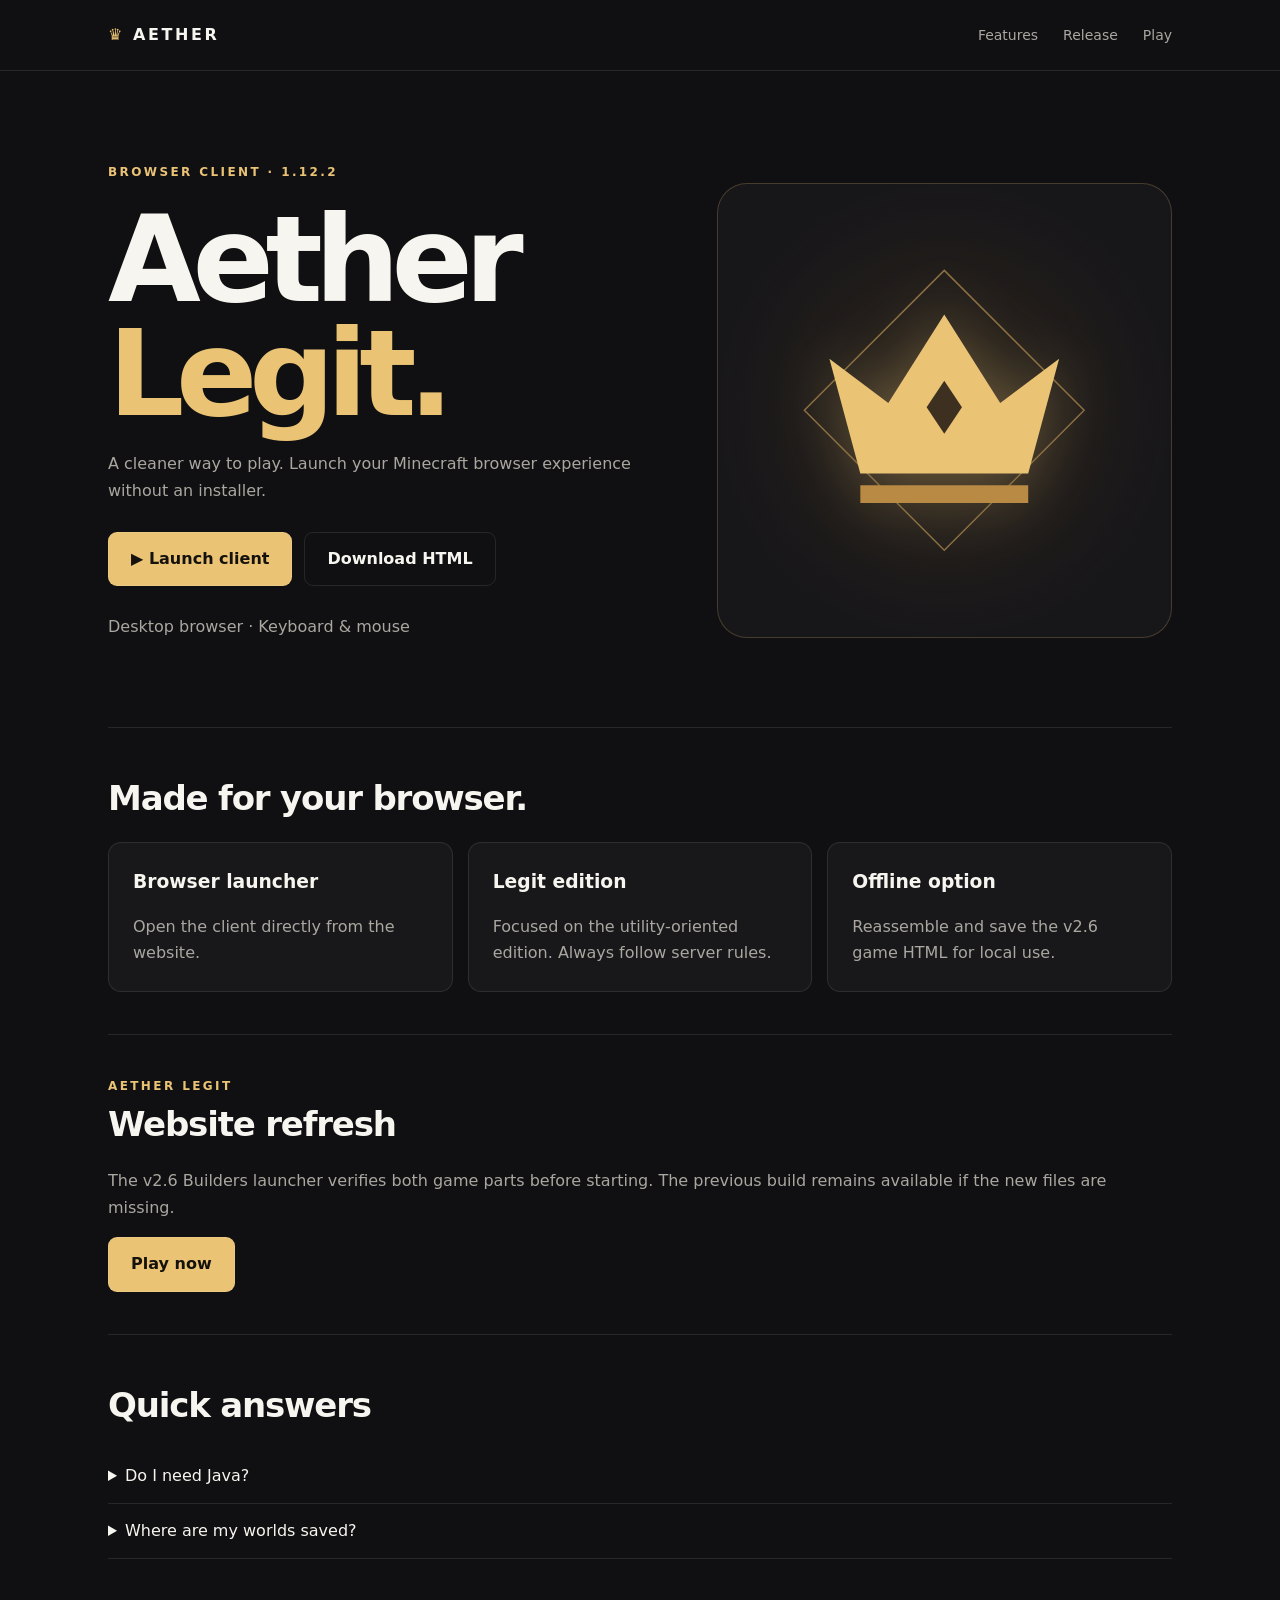
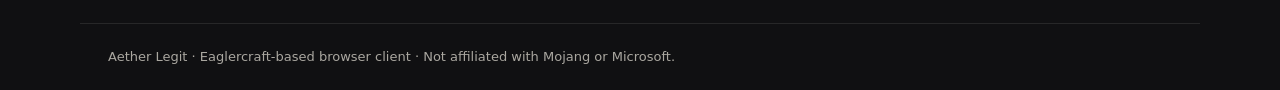
==== commit a25d96f9: "Point offline download at verified v2.6 loader" ====
--- a/index.html
+++ b/index.html
@@ -1,4 +1,4 @@
 <!doctype html>
 <html lang="en"><head><meta charset="utf-8"><meta name="viewport" content="width=device-width,initial-scale=1"><title>Aether Legit — Browser Client</title><meta name="description" content="Aether Legit browser launcher for Minecraft 1.12.2."><style>
 :root{color-scheme:dark;--gold:#eac375;--muted:#aaa7a0;--line:#ffffff18}*{box-sizing:border-box}body{margin:0;background:#101012;color:#f7f5ef;font:16px/1.65 system-ui,sans-serif}a{color:inherit;text-decoration:none}header{border-bottom:1px solid var(--line)}nav,main,footer{max-width:1120px;margin:auto;padding:22px 28px}nav{display:flex;align-items:center;gap:25px;flex-wrap:wrap}.brand{font-weight:900;letter-spacing:.16em;margin-right:auto}.gold{color:var(--gold)}nav a:not(.brand){font-size:14px;color:var(--muted)}.hero{min-height:540px;display:grid;grid-template-columns:1.25fr 1fr;align-items:center;gap:40px;padding:70px 0}.eyebrow{font-size:12px;letter-spacing:.2em;color:var(--gold);font-weight:700}h1{font-size:clamp(65px,10vw,120px);line-height:.95;letter-spacing:-.07em;margin:20px 0}h2{font-size:34px;letter-spacing:-.035em;margin:0 0 16px}p{color:var(--muted)}.actions{display:flex;flex-wrap:wrap;gap:12px;margin:28px 0}.btn{display:inline-block;padding:13px 22px;border:1px solid var(--line);border-radius:9px;font-weight:750;transition:transform .2s,background .2s}.btn:hover{transform:translateY(-3px);background:#ffffff12}.primary{background:var(--gold);color:#15120d}.primary:hover{background:#ffe0a0}.crest{aspect-ratio:1;border:1px solid #eac37538;border-radius:30px;display:grid;place-items:center;background:radial-gradient(ellipse,#56422255,transparent 72%),#171619;position:relative;overflow:hidden}.crest svg{width:65%;filter:drop-shadow(0 0 30px #eac37555);animation:float 5s ease-in-out infinite}@keyframes float{50%{transform:translateY(-10px)}}section.block{padding:42px 0;border-top:1px solid var(--line)}.grid{display:grid;grid-template-columns:repeat(3,1fr);gap:15px}.card{padding:24px;border:1px solid var(--line);background:#18181b;border-radius:13px}.card h3{margin:0}.card p{margin-bottom:0}footer{border-top:1px solid var(--line);color:var(--muted);font-size:13px}details{padding:14px 0;border-bottom:1px solid var(--line)}summary{cursor:pointer}@media(max-width:720px){.hero,.grid{grid-template-columns:1fr}.hero{padding:40px 0;min-height:auto}.crest{max-width:320px;width:100%;margin:auto}nav,main,footer{padding:18px}}@media(prefers-reduced-motion:reduce){*,*::before,*::after{animation:none!important;transition:none!important}}
-</style></head><body><header><nav><a class="brand" href="./"><span class="gold">♛</span> AETHER</a><a href="#features">Features</a><a href="#release">Release</a><a href="play/legit/">Play</a></nav></header><main><section class="hero"><div><div class="eyebrow">BROWSER CLIENT · 1.12.2</div><h1>Aether<br><span class="gold">Legit.</span></h1><p>A cleaner way to play. Launch your Minecraft browser experience without an installer.</p><div class="actions"><a class="btn primary" href="play/legit/">▶ Launch client</a><a class="btn" href="game/aether-legit.html" download="Aether-Legit.html">Download HTML</a></div><p>Desktop browser · Keyboard &amp; mouse</p></div><div class="crest" aria-hidden="true"><svg viewBox="0 0 200 200"><path d="M100 5 195 100 100 195 5 100Z" fill="none" stroke="#8c7043"/><path d="M22 65 62 95 100 35 138 95 178 65 157 143H43Z" fill="#eac375"/><path d="M43 151H157V163H43Z" fill="#b88a43"/><path d="M100 80 112 98 100 116 88 98Z" fill="#3e3020"/></svg></div></section><section class="block" id="features"><h2>Made for your browser.</h2><div class="grid"><article class="card"><h3>Browser launcher</h3><p>Open the client directly from the website.</p></article><article class="card"><h3>Legit edition</h3><p>Focused on the utility-oriented edition. Always follow server rules.</p></article><article class="card"><h3>Offline option</h3><p>Save the currently hosted game HTML for local use.</p></article></div></section><section class="block" id="release"><div class="eyebrow">AETHER LEGIT</div><h2>Website refresh</h2><p>A new launcher design for the existing hosted 1.12 client. Game build updates are separate from website updates.</p><a class="btn primary" href="play/legit/">Play now</a></section><section class="block"><h2>Quick answers</h2><details><summary>Do I need Java?</summary><p>No desktop Java installation is needed for the browser client.</p></details><details><summary>Where are my worlds saved?</summary><p>Browser storage depends on your browser and origin. Back up important worlds before clearing site data.</p></details></section></main><footer>Aether Legit · Eaglercraft-based browser client · Not affiliated with Mojang or Microsoft.</footer></body></html>+</style></head><body><header><nav><a class="brand" href="./"><span class="gold">♛</span> AETHER</a><a href="#features">Features</a><a href="#release">Release</a><a href="play/legit/">Play</a></nav></header><main><section class="hero"><div><div class="eyebrow">BROWSER CLIENT · 1.12.2</div><h1>Aether<br><span class="gold">Legit.</span></h1><p>A cleaner way to play. Launch your Minecraft browser experience without an installer.</p><div class="actions"><a class="btn primary" href="play/legit/">▶ Launch client</a><a class="btn" href="game/aether-v26.html?download=1">Download HTML</a></div><p>Desktop browser · Keyboard &amp; mouse</p></div><div class="crest" aria-hidden="true"><svg viewBox="0 0 200 200"><path d="M100 5 195 100 100 195 5 100Z" fill="none" stroke="#8c7043"/><path d="M22 65 62 95 100 35 138 95 178 65 157 143H43Z" fill="#eac375"/><path d="M43 151H157V163H43Z" fill="#b88a43"/><path d="M100 80 112 98 100 116 88 98Z" fill="#3e3020"/></svg></div></section><section class="block" id="features"><h2>Made for your browser.</h2><div class="grid"><article class="card"><h3>Browser launcher</h3><p>Open the client directly from the website.</p></article><article class="card"><h3>Legit edition</h3><p>Focused on the utility-oriented edition. Always follow server rules.</p></article><article class="card"><h3>Offline option</h3><p>Reassemble and save the v2.6 game HTML for local use.</p></article></div></section><section class="block" id="release"><div class="eyebrow">AETHER LEGIT</div><h2>Website refresh</h2><p>The v2.6 Builders launcher verifies both game parts before starting. The previous build remains available if the new files are missing.</p><a class="btn primary" href="play/legit/">Play now</a></section><section class="block"><h2>Quick answers</h2><details><summary>Do I need Java?</summary><p>No desktop Java installation is needed for the browser client.</p></details><details><summary>Where are my worlds saved?</summary><p>Browser storage depends on your browser and origin. Back up important worlds before clearing site data.</p></details></section></main><footer>Aether Legit · Eaglercraft-based browser client · Not affiliated with Mojang or Microsoft.</footer></body></html>
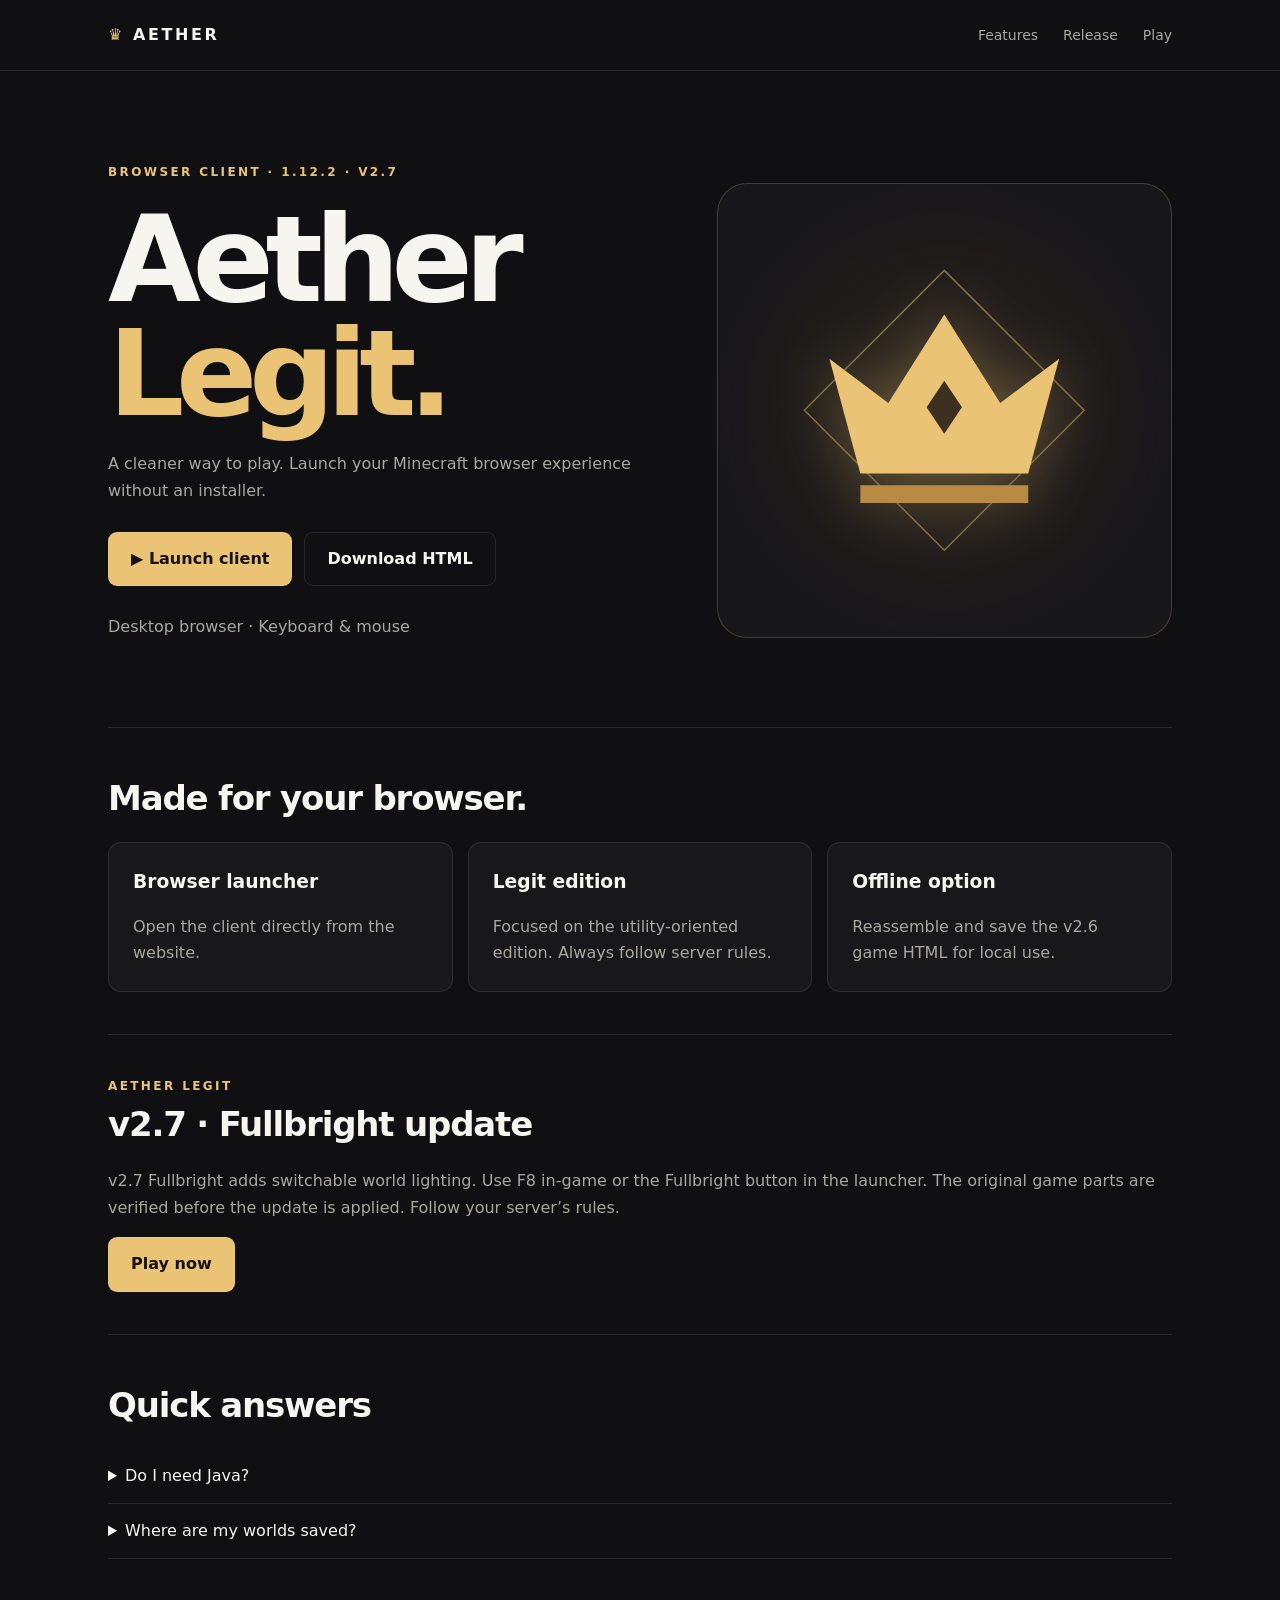
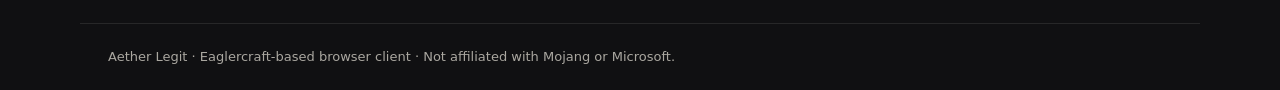
==== commit 6972f106: "Publish v2.7 Fullbright release on Aether website" ====
--- a/index.html
+++ b/index.html
@@ -1,4 +1,4 @@
 <!doctype html>
 <html lang="en"><head><meta charset="utf-8"><meta name="viewport" content="width=device-width,initial-scale=1"><title>Aether Legit — Browser Client</title><meta name="description" content="Aether Legit browser launcher for Minecraft 1.12.2."><style>
 :root{color-scheme:dark;--gold:#eac375;--muted:#aaa7a0;--line:#ffffff18}*{box-sizing:border-box}body{margin:0;background:#101012;color:#f7f5ef;font:16px/1.65 system-ui,sans-serif}a{color:inherit;text-decoration:none}header{border-bottom:1px solid var(--line)}nav,main,footer{max-width:1120px;margin:auto;padding:22px 28px}nav{display:flex;align-items:center;gap:25px;flex-wrap:wrap}.brand{font-weight:900;letter-spacing:.16em;margin-right:auto}.gold{color:var(--gold)}nav a:not(.brand){font-size:14px;color:var(--muted)}.hero{min-height:540px;display:grid;grid-template-columns:1.25fr 1fr;align-items:center;gap:40px;padding:70px 0}.eyebrow{font-size:12px;letter-spacing:.2em;color:var(--gold);font-weight:700}h1{font-size:clamp(65px,10vw,120px);line-height:.95;letter-spacing:-.07em;margin:20px 0}h2{font-size:34px;letter-spacing:-.035em;margin:0 0 16px}p{color:var(--muted)}.actions{display:flex;flex-wrap:wrap;gap:12px;margin:28px 0}.btn{display:inline-block;padding:13px 22px;border:1px solid var(--line);border-radius:9px;font-weight:750;transition:transform .2s,background .2s}.btn:hover{transform:translateY(-3px);background:#ffffff12}.primary{background:var(--gold);color:#15120d}.primary:hover{background:#ffe0a0}.crest{aspect-ratio:1;border:1px solid #eac37538;border-radius:30px;display:grid;place-items:center;background:radial-gradient(ellipse,#56422255,transparent 72%),#171619;position:relative;overflow:hidden}.crest svg{width:65%;filter:drop-shadow(0 0 30px #eac37555);animation:float 5s ease-in-out infinite}@keyframes float{50%{transform:translateY(-10px)}}section.block{padding:42px 0;border-top:1px solid var(--line)}.grid{display:grid;grid-template-columns:repeat(3,1fr);gap:15px}.card{padding:24px;border:1px solid var(--line);background:#18181b;border-radius:13px}.card h3{margin:0}.card p{margin-bottom:0}footer{border-top:1px solid var(--line);color:var(--muted);font-size:13px}details{padding:14px 0;border-bottom:1px solid var(--line)}summary{cursor:pointer}@media(max-width:720px){.hero,.grid{grid-template-columns:1fr}.hero{padding:40px 0;min-height:auto}.crest{max-width:320px;width:100%;margin:auto}nav,main,footer{padding:18px}}@media(prefers-reduced-motion:reduce){*,*::before,*::after{animation:none!important;transition:none!important}}
-</style></head><body><header><nav><a class="brand" href="./"><span class="gold">♛</span> AETHER</a><a href="#features">Features</a><a href="#release">Release</a><a href="play/legit/">Play</a></nav></header><main><section class="hero"><div><div class="eyebrow">BROWSER CLIENT · 1.12.2</div><h1>Aether<br><span class="gold">Legit.</span></h1><p>A cleaner way to play. Launch your Minecraft browser experience without an installer.</p><div class="actions"><a class="btn primary" href="play/legit/">▶ Launch client</a><a class="btn" href="game/aether-v26.html?download=1">Download HTML</a></div><p>Desktop browser · Keyboard &amp; mouse</p></div><div class="crest" aria-hidden="true"><svg viewBox="0 0 200 200"><path d="M100 5 195 100 100 195 5 100Z" fill="none" stroke="#8c7043"/><path d="M22 65 62 95 100 35 138 95 178 65 157 143H43Z" fill="#eac375"/><path d="M43 151H157V163H43Z" fill="#b88a43"/><path d="M100 80 112 98 100 116 88 98Z" fill="#3e3020"/></svg></div></section><section class="block" id="features"><h2>Made for your browser.</h2><div class="grid"><article class="card"><h3>Browser launcher</h3><p>Open the client directly from the website.</p></article><article class="card"><h3>Legit edition</h3><p>Focused on the utility-oriented edition. Always follow server rules.</p></article><article class="card"><h3>Offline option</h3><p>Reassemble and save the v2.6 game HTML for local use.</p></article></div></section><section class="block" id="release"><div class="eyebrow">AETHER LEGIT</div><h2>Website refresh</h2><p>The v2.6 Builders launcher verifies both game parts before starting. The previous build remains available if the new files are missing.</p><a class="btn primary" href="play/legit/">Play now</a></section><section class="block"><h2>Quick answers</h2><details><summary>Do I need Java?</summary><p>No desktop Java installation is needed for the browser client.</p></details><details><summary>Where are my worlds saved?</summary><p>Browser storage depends on your browser and origin. Back up important worlds before clearing site data.</p></details></section></main><footer>Aether Legit · Eaglercraft-based browser client · Not affiliated with Mojang or Microsoft.</footer></body></html>+</style></head><body><header><nav><a class="brand" href="./"><span class="gold">♛</span> AETHER</a><a href="#features">Features</a><a href="#release">Release</a><a href="play/legit/?v=27">Play</a></nav></header><main><section class="hero"><div><div class="eyebrow">BROWSER CLIENT · 1.12.2 · V2.7</div><h1>Aether<br><span class="gold">Legit.</span></h1><p>A cleaner way to play. Launch your Minecraft browser experience without an installer.</p><div class="actions"><a class="btn primary" href="play/legit/?v=27">▶ Launch client</a><a class="btn" href="game/aether-v26.html?download=1&amp;v=27">Download HTML</a></div><p>Desktop browser · Keyboard &amp; mouse</p></div><div class="crest" aria-hidden="true"><svg viewBox="0 0 200 200"><path d="M100 5 195 100 100 195 5 100Z" fill="none" stroke="#8c7043"/><path d="M22 65 62 95 100 35 138 95 178 65 157 143H43Z" fill="#eac375"/><path d="M43 151H157V163H43Z" fill="#b88a43"/><path d="M100 80 112 98 100 116 88 98Z" fill="#3e3020"/></svg></div></section><section class="block" id="features"><h2>Made for your browser.</h2><div class="grid"><article class="card"><h3>Browser launcher</h3><p>Open the client directly from the website.</p></article><article class="card"><h3>Legit edition</h3><p>Focused on the utility-oriented edition. Always follow server rules.</p></article><article class="card"><h3>Offline option</h3><p>Reassemble and save the v2.6 game HTML for local use.</p></article></div></section><section class="block" id="release"><div class="eyebrow">AETHER LEGIT</div><h2>v2.7 · Fullbright update</h2><p>v2.7 Fullbright adds switchable world lighting. Use F8 in-game or the Fullbright button in the launcher. The original game parts are verified before the update is applied. Follow your server’s rules.</p><a class="btn primary" href="play/legit/?v=27">Play now</a></section><section class="block"><h2>Quick answers</h2><details><summary>Do I need Java?</summary><p>No desktop Java installation is needed for the browser client.</p></details><details><summary>Where are my worlds saved?</summary><p>Browser storage depends on your browser and origin. Back up important worlds before clearing site data.</p></details></section></main><footer>Aether Legit · Eaglercraft-based browser client · Not affiliated with Mojang or Microsoft.</footer></body></html>
